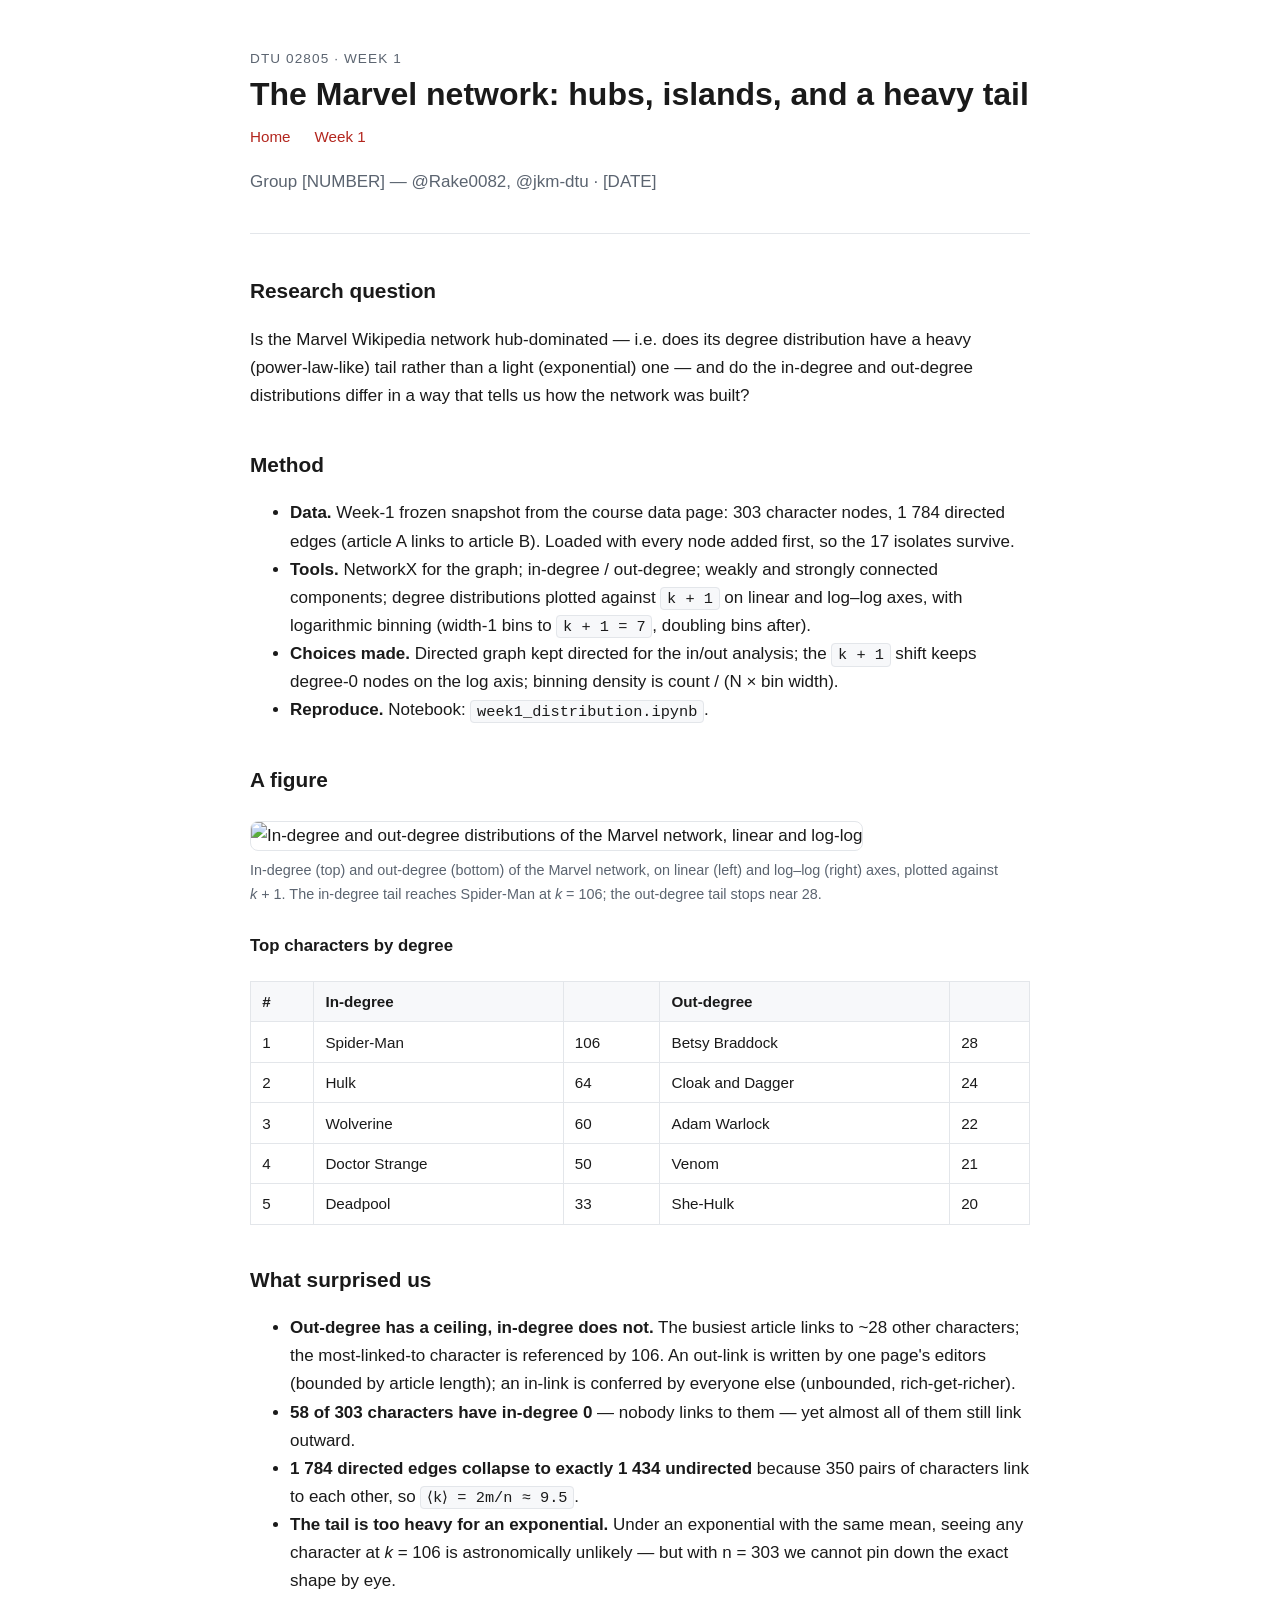
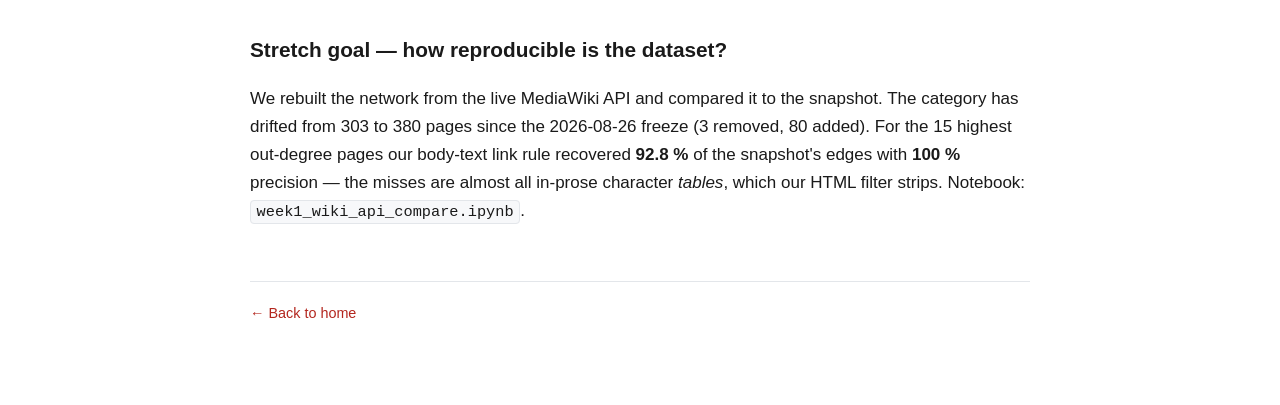
==== posts/week1.html @ fff97bcb "Week 1 group site: landing page + week 1 post Co-Authored-By: Claude Sonnet 5 <noreply@anthropic.com" ====
<!DOCTYPE html>
<html lang="en">
<head>
  <meta charset="utf-8">
  <meta name="viewport" content="width=device-width, initial-scale=1">
  <title>Week 1 — The Marvel network · 02805 Group [NUMBER]</title>
  <link rel="stylesheet" href="../assets/style.css">
</head>
<body>
<div class="wrap">

  <header class="site">
    <div class="kicker">DTU 02805 · Week 1</div>
    <h1>The Marvel network: hubs, islands, and a heavy tail</h1>
    <nav class="top">
      <a href="../index.html">Home</a>
      <a href="week1.html">Week 1</a>
    </nav>
    <p class="muted">Group [NUMBER] — @Rake0082, @jkm-dtu · [DATE]</p>
  </header>

  <h2>Research question</h2>
  <p>
    <!-- Pick ONE sharp, answerable question. Draft: -->
    Is the Marvel Wikipedia network hub-dominated — i.e. does its degree distribution have a
    heavy (power-law-like) tail rather than a light (exponential) one — and do the in-degree
    and out-degree distributions differ in a way that tells us how the network was built?
  </p>

  <h2>Method</h2>
  <ul>
    <li><strong>Data.</strong> Week-1 frozen snapshot from the course data page:
      303 character nodes, 1&nbsp;784 directed edges (article&nbsp;A links to article&nbsp;B).
      Loaded with every node added first, so the 17 isolates survive.</li>
    <li><strong>Tools.</strong> NetworkX for the graph; in-degree / out-degree; weakly and
      strongly connected components; degree distributions plotted against <code>k&nbsp;+&nbsp;1</code>
      on linear and log&ndash;log axes, with logarithmic binning (width-1 bins to
      <code>k&nbsp;+&nbsp;1&nbsp;=&nbsp;7</code>, doubling bins after).</li>
    <li><strong>Choices made.</strong> Directed graph kept directed for the in/out analysis;
      the <code>k&nbsp;+&nbsp;1</code> shift keeps degree-0 nodes on the log axis; binning
      density is count&nbsp;/&nbsp;(N&nbsp;&times;&nbsp;bin width).</li>
    <li><strong>Reproduce.</strong> Notebook: <code>week1_distribution.ipynb</code>.</li>
  </ul>

  <h2>A figure</h2>
  <figure>
    <img src="../assets/week1_degree_distributions.png"
         alt="In-degree and out-degree distributions of the Marvel network, linear and log-log">
    <figcaption>
      <!-- Replace the image with your exported figure and rewrite this caption. -->
      In-degree (top) and out-degree (bottom) of the Marvel network, on linear (left) and
      log&ndash;log (right) axes, plotted against <em>k</em>&nbsp;+&nbsp;1. The in-degree tail
      reaches Spider-Man at <em>k</em>&nbsp;=&nbsp;106; the out-degree tail stops near 28.
    </figcaption>
  </figure>

  <h3>Top characters by degree</h3>
  <table>
    <thead><tr><th>#</th><th>In-degree</th><th></th><th>Out-degree</th><th></th></tr></thead>
    <tbody>
      <tr><td>1</td><td>Spider-Man</td><td>106</td><td>Betsy Braddock</td><td>28</td></tr>
      <tr><td>2</td><td>Hulk</td><td>64</td><td>Cloak and Dagger</td><td>24</td></tr>
      <tr><td>3</td><td>Wolverine</td><td>60</td><td>Adam Warlock</td><td>22</td></tr>
      <tr><td>4</td><td>Doctor Strange</td><td>50</td><td>Venom</td><td>21</td></tr>
      <tr><td>5</td><td>Deadpool</td><td>33</td><td>She-Hulk</td><td>20</td></tr>
    </tbody>
  </table>

  <h2>What surprised us</h2>
  <ul>
    <li><strong>Out-degree has a ceiling, in-degree does not.</strong> The busiest article
      links to ~28 other characters; the most-linked-to character is referenced by 106. An
      out-link is written by one page's editors (bounded by article length); an in-link is
      conferred by everyone else (unbounded, rich-get-richer).</li>
    <li><strong>58 of 303 characters have in-degree 0</strong> &mdash; nobody links to them
      &mdash; yet almost all of them still link outward.</li>
    <li><strong>1&nbsp;784 directed edges collapse to exactly 1&nbsp;434 undirected</strong>
      because 350 pairs of characters link to each other, so
      <code>&langle;k&rangle;&nbsp;=&nbsp;2m/n&nbsp;&approx;&nbsp;9.5</code>.</li>
    <li><strong>The tail is too heavy for an exponential.</strong> Under an exponential with
      the same mean, seeing any character at <em>k</em>&nbsp;=&nbsp;106 is astronomically
      unlikely &mdash; but with n&nbsp;=&nbsp;303 we cannot pin down the exact shape by eye.</li>
  </ul>

  <h2>Stretch goal — how reproducible is the dataset?</h2>
  <p>
    We rebuilt the network from the live MediaWiki API and compared it to the snapshot.
    The category has drifted from 303 to 380 pages since the 2026-08-26 freeze (3 removed,
    80 added). For the 15 highest out-degree pages our body-text link rule recovered
    <strong>92.8&nbsp;%</strong> of the snapshot's edges with <strong>100&nbsp;%</strong>
    precision &mdash; the misses are almost all in-prose character <em>tables</em>, which our
    HTML filter strips. Notebook: <code>week1_wiki_api_compare.ipynb</code>.
  </p>

  <footer class="site">
    <a href="../index.html">&larr; Back to home</a>
  </footer>

</div>
</body>
</html>
---- assets/style.css ----
/* ---- 02805 Social Graphs — group site ---- */

:root {
  --bg: #ffffff;
  --fg: #1a1a1a;
  --muted: #5b6470;
  --accent: #b3261e;
  --border: #e3e6ea;
  --card: #f7f8fa;
  --maxw: 820px;
}

@media (prefers-color-scheme: dark) {
  :root {
    --bg: #0f1115;
    --fg: #e7e9ec;
    --muted: #9aa4b1;
    --accent: #ff6b61;
    --border: #262b33;
    --card: #171a20;
  }
}

* { box-sizing: border-box; }

body {
  margin: 0;
  background: var(--bg);
  color: var(--fg);
  font: 17px/1.65 -apple-system, BlinkMacSystemFont, "Segoe UI", Roboto, Helvetica, Arial, sans-serif;
}

.wrap {
  max-width: var(--maxw);
  margin: 0 auto;
  padding: 3rem 1.25rem 5rem;
}

header.site {
  border-bottom: 1px solid var(--border);
  margin-bottom: 2.5rem;
  padding-bottom: 1.25rem;
}

header.site .kicker {
  color: var(--muted);
  font-size: 0.85rem;
  letter-spacing: 0.08em;
  text-transform: uppercase;
}

h1 { font-size: 2rem; line-height: 1.2; margin: 0.3rem 0 0.6rem; }
h2 { font-size: 1.3rem; margin: 2.4rem 0 0.7rem; }
h3 { font-size: 1.05rem; margin: 1.6rem 0 0.4rem; }

a { color: var(--accent); text-decoration: none; }
a:hover { text-decoration: underline; }

.muted { color: var(--muted); }

nav.top a { margin-right: 1.2rem; font-size: 0.95rem; }

ul.members { list-style: none; padding: 0; display: flex; flex-wrap: wrap; gap: 0.6rem; }
ul.members li {
  background: var(--card);
  border: 1px solid var(--border);
  border-radius: 999px;
  padding: 0.35rem 0.9rem;
  font-size: 0.95rem;
}

ul.posts { list-style: none; padding: 0; }
ul.posts li {
  border: 1px solid var(--border);
  border-radius: 10px;
  padding: 1rem 1.2rem;
  margin-bottom: 0.9rem;
  background: var(--card);
}
ul.posts li .date { color: var(--muted); font-size: 0.85rem; }

figure { margin: 1.5rem 0; }
figure img { width: 100%; border: 1px solid var(--border); border-radius: 8px; }
figcaption { color: var(--muted); font-size: 0.9rem; margin-top: 0.5rem; }

table { border-collapse: collapse; width: 100%; margin: 1.3rem 0; font-size: 0.95rem; }
th, td { border: 1px solid var(--border); padding: 0.45rem 0.7rem; text-align: left; }
th { background: var(--card); }

code {
  background: var(--card);
  border: 1px solid var(--border);
  border-radius: 4px;
  padding: 0.1rem 0.35rem;
  font-size: 0.9em;
}

footer.site {
  border-top: 1px solid var(--border);
  margin-top: 3.5rem;
  padding-top: 1.25rem;
  color: var(--muted);
  font-size: 0.9rem;
}
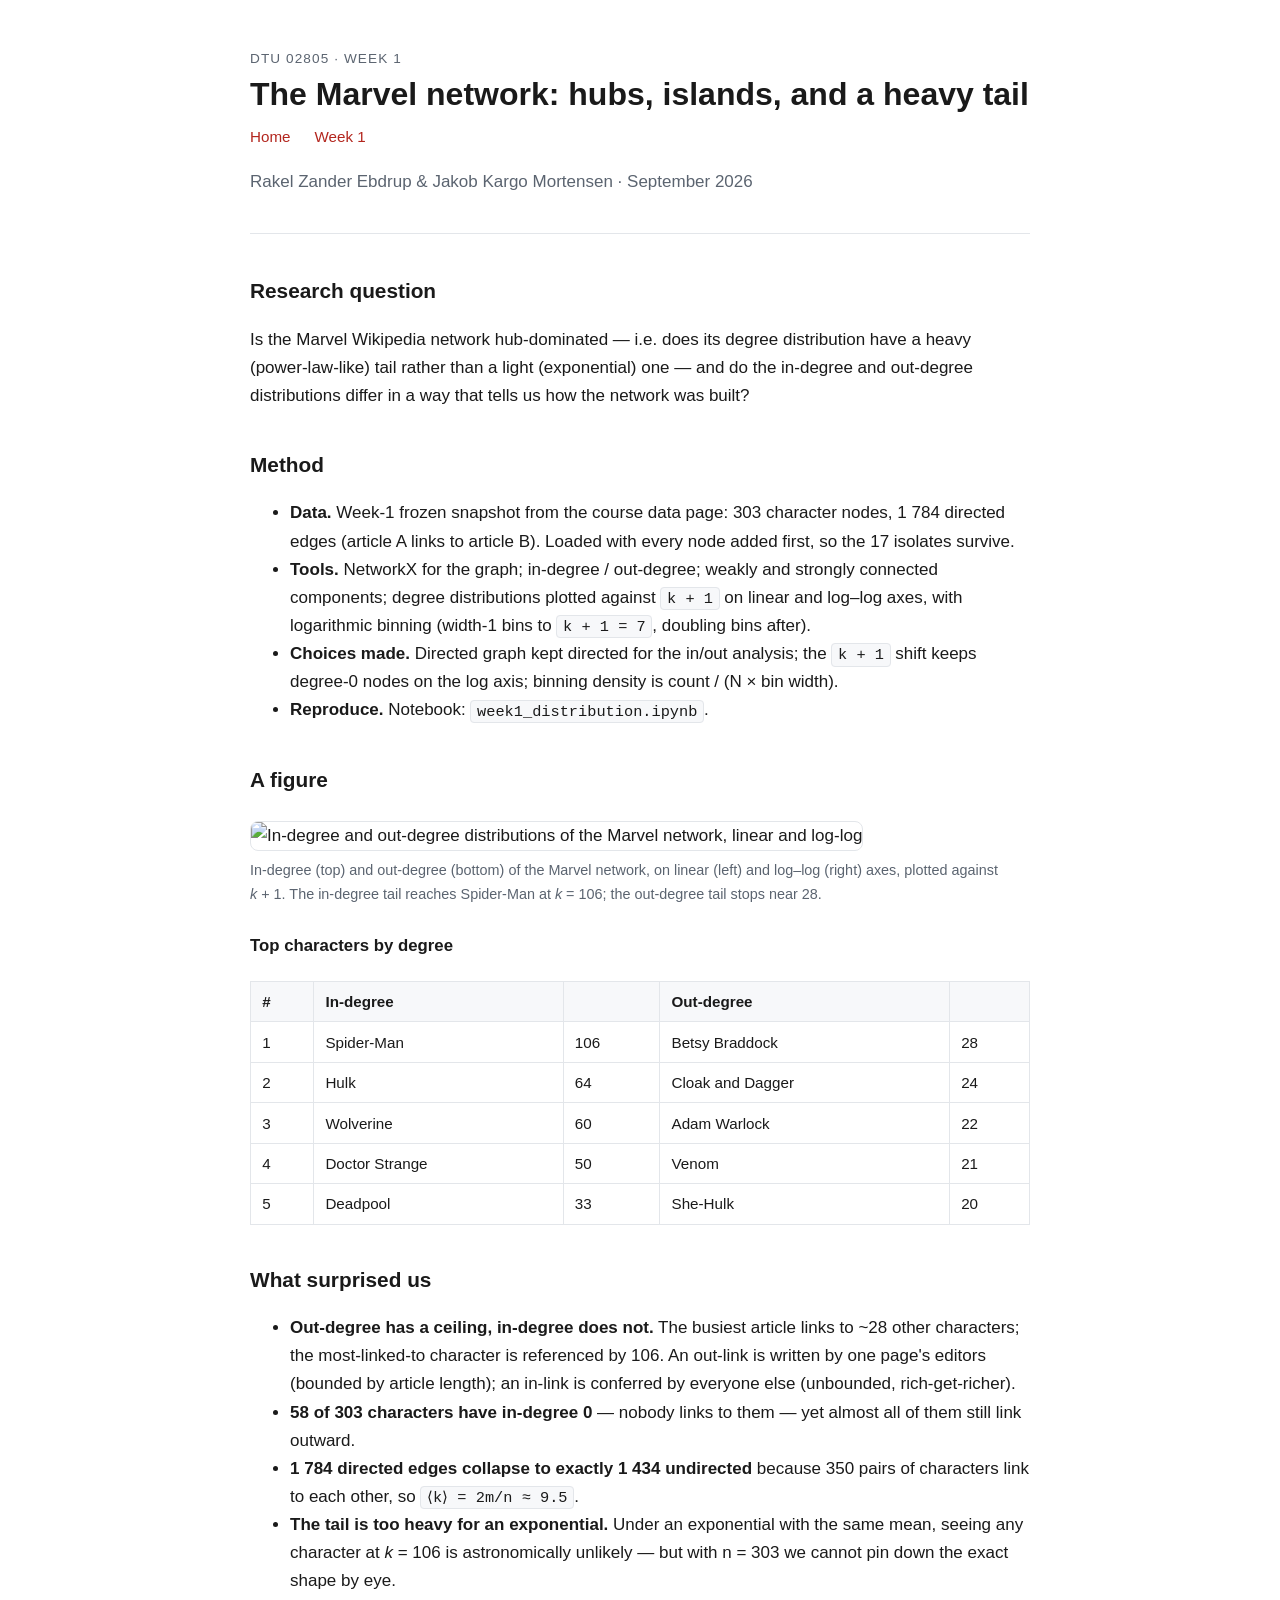
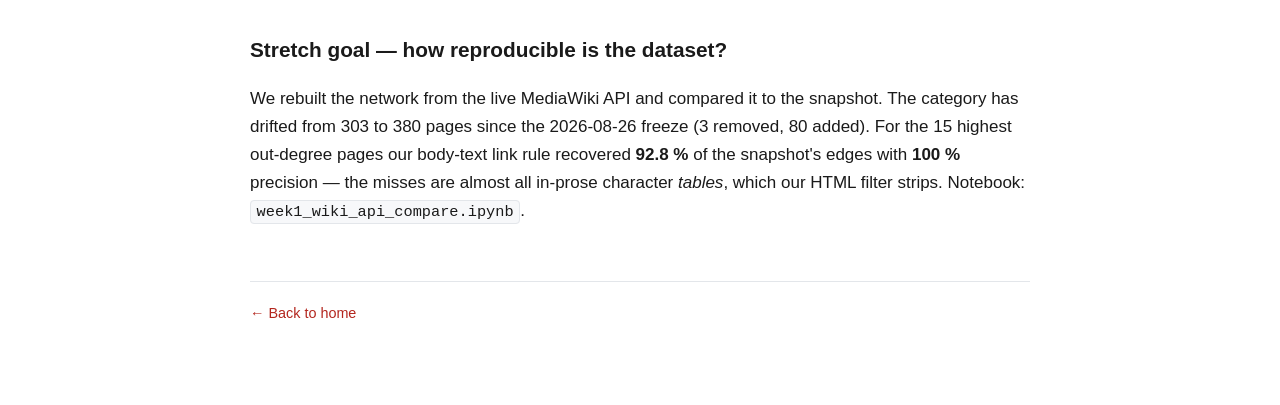
==== commit 2bdd584f: "Add real group member names and date Co-Authored-By: Claude Sonnet 5 <noreply@anthropic.com> Claude-" ====
--- a/posts/week1.html
+++ b/posts/week1.html
@@ -3,7 +3,7 @@
 <head>
   <meta charset="utf-8">
   <meta name="viewport" content="width=device-width, initial-scale=1">
-  <title>Week 1 — The Marvel network · 02805 Group [NUMBER]</title>
+  <title>Week 1 — The Marvel network · 02805</title>
   <link rel="stylesheet" href="../assets/style.css">
 </head>
 <body>
@@ -16,7 +16,7 @@
       <a href="../index.html">Home</a>
       <a href="week1.html">Week 1</a>
     </nav>
-    <p class="muted">Group [NUMBER] — @Rake0082, @jkm-dtu · [DATE]</p>
+    <p class="muted">Rakel Zander Ebdrup &amp; Jakob Kargo Mortensen · September 2026</p>
   </header>
 
   <h2>Research question</h2>
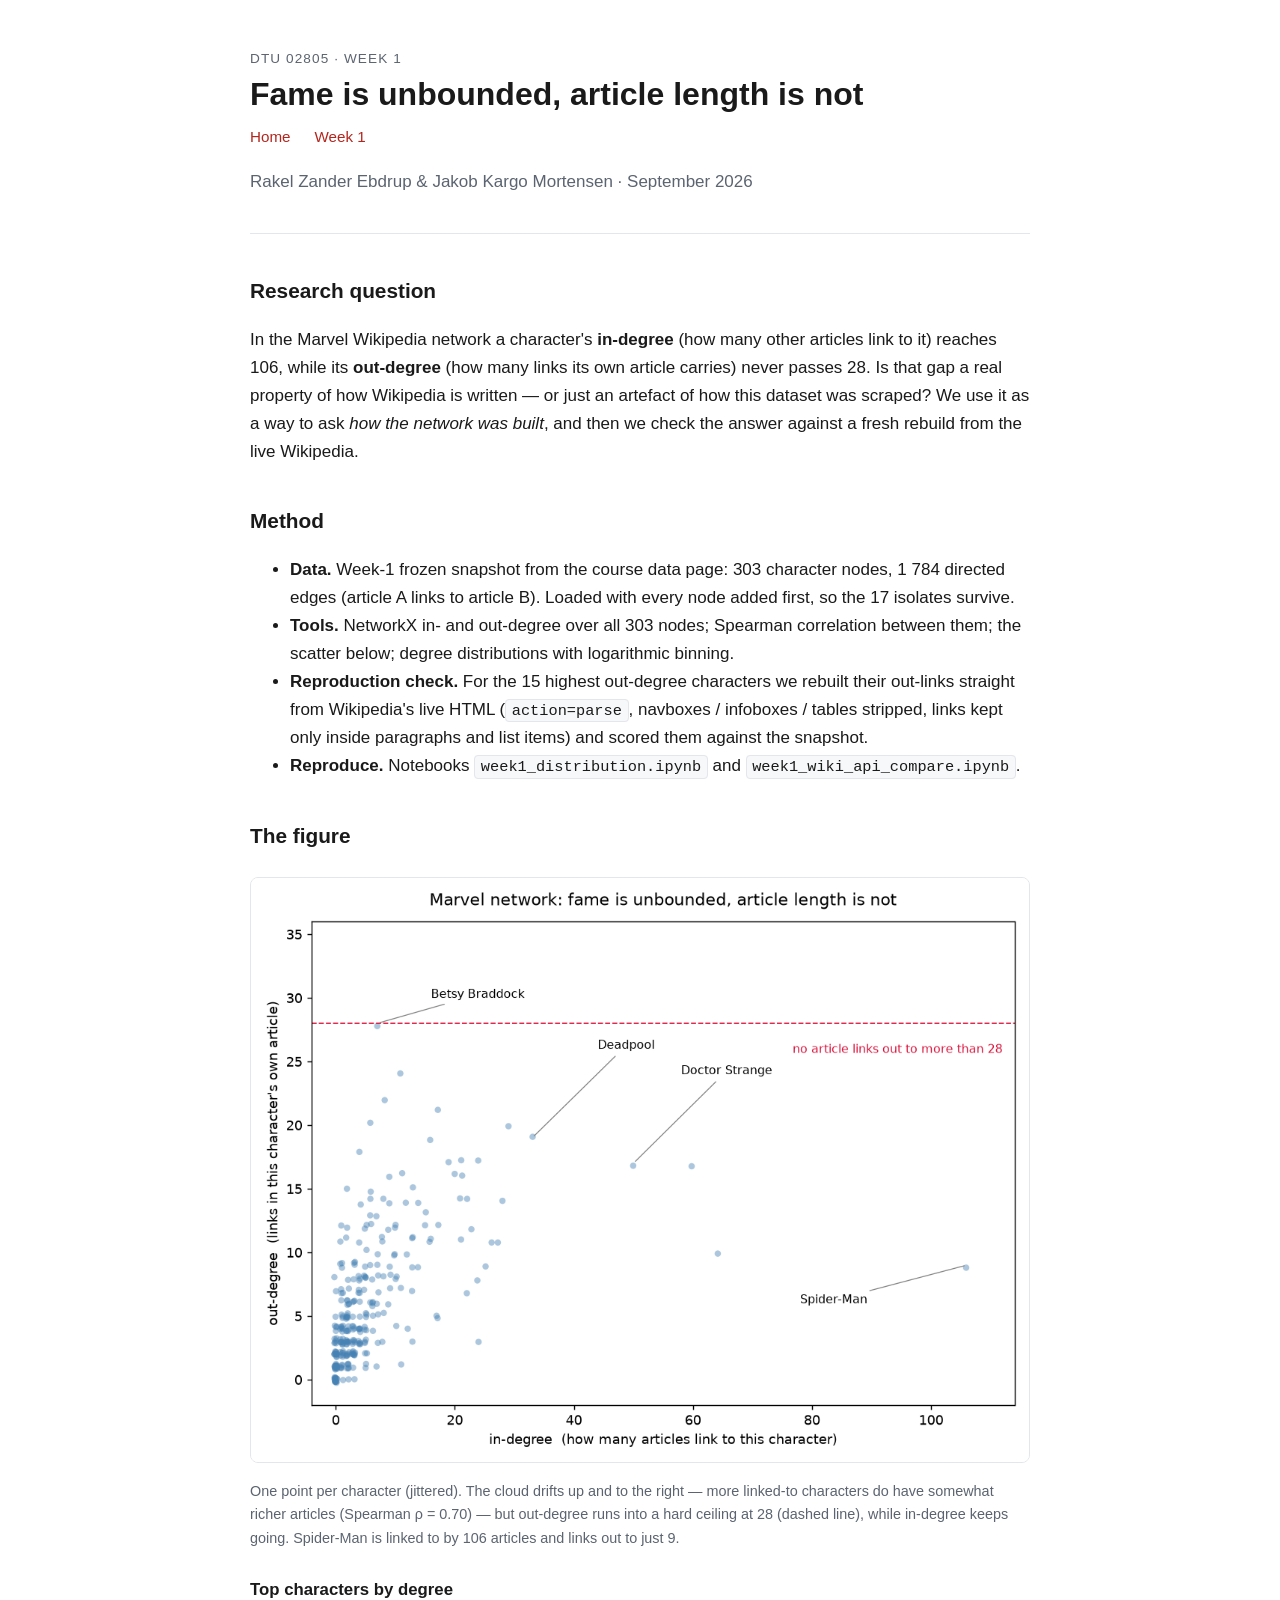
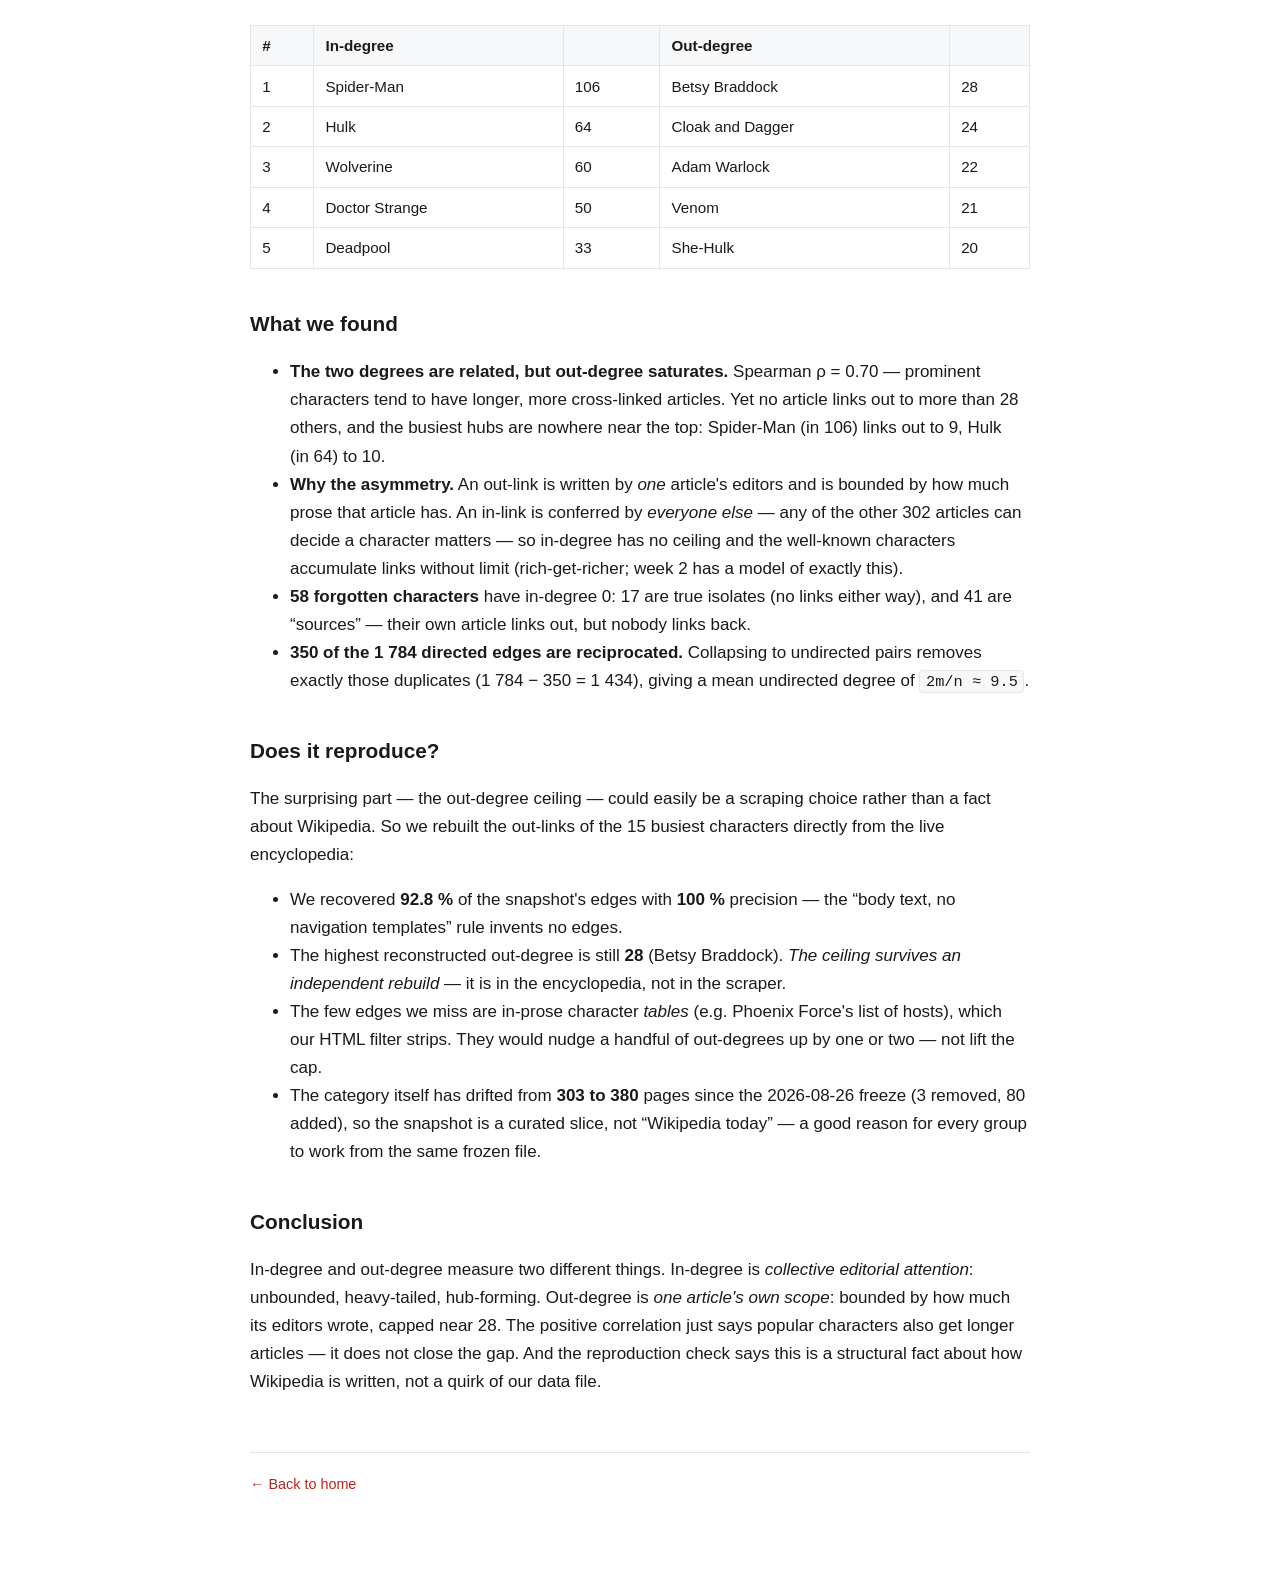
==== commit de4db521: "Week 1 post: in-degree vs out-degree asymmetry, with API reproduction check - new scatter figure ass" ====
--- a/posts/week1.html
+++ b/posts/week1.html
@@ -3,7 +3,7 @@
 <head>
   <meta charset="utf-8">
   <meta name="viewport" content="width=device-width, initial-scale=1">
-  <title>Week 1 — The Marvel network · 02805</title>
+  <title>Week 1 — Fame is unbounded, article length is not · 02805</title>
   <link rel="stylesheet" href="../assets/style.css">
 </head>
 <body>
@@ -11,7 +11,7 @@
 
   <header class="site">
     <div class="kicker">DTU 02805 · Week 1</div>
-    <h1>The Marvel network: hubs, islands, and a heavy tail</h1>
+    <h1>Fame is unbounded, article length is not</h1>
     <nav class="top">
       <a href="../index.html">Home</a>
       <a href="week1.html">Week 1</a>
@@ -21,36 +21,39 @@
 
   <h2>Research question</h2>
   <p>
-    <!-- Pick ONE sharp, answerable question. Draft: -->
-    Is the Marvel Wikipedia network hub-dominated — i.e. does its degree distribution have a
-    heavy (power-law-like) tail rather than a light (exponential) one — and do the in-degree
-    and out-degree distributions differ in a way that tells us how the network was built?
+    In the Marvel Wikipedia network a character's <strong>in-degree</strong> (how many other
+    articles link to it) reaches 106, while its <strong>out-degree</strong> (how many links its
+    own article carries) never passes 28. Is that gap a real property of how Wikipedia is
+    written &mdash; or just an artefact of how this dataset was scraped? We use it as a way to
+    ask <em>how the network was built</em>, and then we check the answer against a fresh rebuild
+    from the live Wikipedia.
   </p>
 
   <h2>Method</h2>
   <ul>
-    <li><strong>Data.</strong> Week-1 frozen snapshot from the course data page:
-      303 character nodes, 1&nbsp;784 directed edges (article&nbsp;A links to article&nbsp;B).
-      Loaded with every node added first, so the 17 isolates survive.</li>
-    <li><strong>Tools.</strong> NetworkX for the graph; in-degree / out-degree; weakly and
-      strongly connected components; degree distributions plotted against <code>k&nbsp;+&nbsp;1</code>
-      on linear and log&ndash;log axes, with logarithmic binning (width-1 bins to
-      <code>k&nbsp;+&nbsp;1&nbsp;=&nbsp;7</code>, doubling bins after).</li>
-    <li><strong>Choices made.</strong> Directed graph kept directed for the in/out analysis;
-      the <code>k&nbsp;+&nbsp;1</code> shift keeps degree-0 nodes on the log axis; binning
-      density is count&nbsp;/&nbsp;(N&nbsp;&times;&nbsp;bin width).</li>
-    <li><strong>Reproduce.</strong> Notebook: <code>week1_distribution.ipynb</code>.</li>
+    <li><strong>Data.</strong> Week-1 frozen snapshot from the course data page: 303 character
+      nodes, 1&nbsp;784 directed edges (article A links to article B). Loaded with every node
+      added first, so the 17 isolates survive.</li>
+    <li><strong>Tools.</strong> NetworkX in- and out-degree over all 303 nodes; Spearman
+      correlation between them; the scatter below; degree distributions with logarithmic
+      binning.</li>
+    <li><strong>Reproduction check.</strong> For the 15 highest out-degree characters we rebuilt
+      their out-links straight from Wikipedia's live HTML (<code>action=parse</code>, navboxes /
+      infoboxes / tables stripped, links kept only inside paragraphs and list items) and scored
+      them against the snapshot.</li>
+    <li><strong>Reproduce.</strong> Notebooks <code>week1_distribution.ipynb</code> and
+      <code>week1_wiki_api_compare.ipynb</code>.</li>
   </ul>
 
-  <h2>A figure</h2>
+  <h2>The figure</h2>
   <figure>
-    <img src="../assets/week1_degree_distributions.png"
-         alt="In-degree and out-degree distributions of the Marvel network, linear and log-log">
+    <img src="../assets/week1_indeg_vs_outdeg.png"
+         alt="Scatter of in-degree versus out-degree for all 303 Marvel characters; a dashed line marks the out-degree ceiling at 28">
     <figcaption>
-      <!-- Replace the image with your exported figure and rewrite this caption. -->
-      In-degree (top) and out-degree (bottom) of the Marvel network, on linear (left) and
-      log&ndash;log (right) axes, plotted against <em>k</em>&nbsp;+&nbsp;1. The in-degree tail
-      reaches Spider-Man at <em>k</em>&nbsp;=&nbsp;106; the out-degree tail stops near 28.
+      One point per character (jittered). The cloud drifts up and to the right &mdash; more
+      linked-to characters do have somewhat richer articles (Spearman&nbsp;&rho;&nbsp;=&nbsp;0.70)
+      &mdash; but out-degree runs into a hard ceiling at 28 (dashed line), while in-degree keeps
+      going. Spider-Man is linked to by 106 articles and links out to just 9.
     </figcaption>
   </figure>
 
@@ -66,30 +69,57 @@
     </tbody>
   </table>
 
-  <h2>What surprised us</h2>
+  <h2>What we found</h2>
   <ul>
-    <li><strong>Out-degree has a ceiling, in-degree does not.</strong> The busiest article
-      links to ~28 other characters; the most-linked-to character is referenced by 106. An
-      out-link is written by one page's editors (bounded by article length); an in-link is
-      conferred by everyone else (unbounded, rich-get-richer).</li>
-    <li><strong>58 of 303 characters have in-degree 0</strong> &mdash; nobody links to them
-      &mdash; yet almost all of them still link outward.</li>
-    <li><strong>1&nbsp;784 directed edges collapse to exactly 1&nbsp;434 undirected</strong>
-      because 350 pairs of characters link to each other, so
-      <code>&langle;k&rangle;&nbsp;=&nbsp;2m/n&nbsp;&approx;&nbsp;9.5</code>.</li>
-    <li><strong>The tail is too heavy for an exponential.</strong> Under an exponential with
-      the same mean, seeing any character at <em>k</em>&nbsp;=&nbsp;106 is astronomically
-      unlikely &mdash; but with n&nbsp;=&nbsp;303 we cannot pin down the exact shape by eye.</li>
+    <li><strong>The two degrees are related, but out-degree saturates.</strong>
+      Spearman&nbsp;&rho;&nbsp;=&nbsp;0.70 &mdash; prominent characters tend to have longer,
+      more cross-linked articles. Yet no article links out to more than 28 others, and the
+      busiest hubs are nowhere near the top: Spider-Man (in&nbsp;106) links out to 9,
+      Hulk (in&nbsp;64) to 10.</li>
+    <li><strong>Why the asymmetry.</strong> An out-link is written by <em>one</em> article's
+      editors and is bounded by how much prose that article has. An in-link is conferred by
+      <em>everyone else</em> &mdash; any of the other 302 articles can decide a character
+      matters &mdash; so in-degree has no ceiling and the well-known characters accumulate links
+      without limit (rich-get-richer; week 2 has a model of exactly this).</li>
+    <li><strong>58 forgotten characters</strong> have in-degree 0: 17 are true isolates (no
+      links either way), and 41 are &ldquo;sources&rdquo; &mdash; their own article links out,
+      but nobody links back.</li>
+    <li><strong>350 of the 1&nbsp;784 directed edges are reciprocated.</strong> Collapsing to
+      undirected pairs removes exactly those duplicates
+      (1&nbsp;784&nbsp;&minus;&nbsp;350&nbsp;=&nbsp;1&nbsp;434), giving a mean undirected degree
+      of <code>2m/n&nbsp;&approx;&nbsp;9.5</code>.</li>
   </ul>
 
-  <h2>Stretch goal — how reproducible is the dataset?</h2>
+  <h2>Does it reproduce?</h2>
   <p>
-    We rebuilt the network from the live MediaWiki API and compared it to the snapshot.
-    The category has drifted from 303 to 380 pages since the 2026-08-26 freeze (3 removed,
-    80 added). For the 15 highest out-degree pages our body-text link rule recovered
-    <strong>92.8&nbsp;%</strong> of the snapshot's edges with <strong>100&nbsp;%</strong>
-    precision &mdash; the misses are almost all in-prose character <em>tables</em>, which our
-    HTML filter strips. Notebook: <code>week1_wiki_api_compare.ipynb</code>.
+    The surprising part &mdash; the out-degree ceiling &mdash; could easily be a scraping choice
+    rather than a fact about Wikipedia. So we rebuilt the out-links of the 15 busiest characters
+    directly from the live encyclopedia:
+  </p>
+  <ul>
+    <li>We recovered <strong>92.8&nbsp;%</strong> of the snapshot's edges with
+      <strong>100&nbsp;%</strong> precision &mdash; the &ldquo;body text, no navigation
+      templates&rdquo; rule invents no edges.</li>
+    <li>The highest reconstructed out-degree is still <strong>28</strong> (Betsy Braddock).
+      <em>The ceiling survives an independent rebuild</em> &mdash; it is in the encyclopedia,
+      not in the scraper.</li>
+    <li>The few edges we miss are in-prose character <em>tables</em> (e.g. Phoenix Force's list
+      of hosts), which our HTML filter strips. They would nudge a handful of out-degrees up by
+      one or two &mdash; not lift the cap.</li>
+    <li>The category itself has drifted from <strong>303 to 380</strong> pages since the
+      2026-08-26 freeze (3 removed, 80 added), so the snapshot is a curated slice, not
+      &ldquo;Wikipedia today&rdquo; &mdash; a good reason for every group to work from the same
+      frozen file.</li>
+  </ul>
+
+  <h2>Conclusion</h2>
+  <p>
+    In-degree and out-degree measure two different things. In-degree is <em>collective
+    editorial attention</em>: unbounded, heavy-tailed, hub-forming. Out-degree is <em>one
+    article's own scope</em>: bounded by how much its editors wrote, capped near 28. The
+    positive correlation just says popular characters also get longer articles &mdash; it does
+    not close the gap. And the reproduction check says this is a structural fact about how
+    Wikipedia is written, not a quirk of our data file.
   </p>
 
   <footer class="site">
--- a/assets/style.css
+++ b/assets/style.css
@@ -102,3 +102,93 @@
   color: var(--muted);
   font-size: 0.9rem;
 }
+
+/* ---- most-cited character cards ---- */
+.hero-row {
+  display: grid;
+  grid-template-columns: repeat(3, 1fr);
+  gap: 0.9rem;
+  margin: 1.2rem 0;
+}
+@media (max-width: 620px) {
+  .hero-row { grid-template-columns: 1fr; }
+}
+
+.hero-card {
+  display: flex;
+  flex-direction: column;
+  width: 100%;
+  padding: 0;
+  border: 1px solid var(--border);
+  border-radius: 12px;
+  background: var(--card);
+  color: inherit;
+  font: inherit;
+  text-align: left;
+  cursor: pointer;
+  overflow: hidden;
+}
+.hero-card:hover { border-color: var(--muted); }
+.hero-card:hover .hero-portrait { filter: brightness(1.06); }
+.hero-card[aria-pressed="true"] {
+  border-color: var(--card-accent, var(--accent));
+  box-shadow: inset 0 0 0 2px var(--card-accent, var(--accent));
+}
+
+.hero-portrait {
+  position: relative;
+  display: block;
+  width: 100%;
+  aspect-ratio: 4 / 5;
+  background: #222;
+  transition: filter 0.15s;
+}
+.hero-portrait svg,
+.hero-portrait .hero-photo {
+  position: absolute;
+  inset: 0;
+  width: 100%;
+  height: 100%;
+  object-fit: cover;
+  display: block;
+}
+.hero-portrait .hero-photo { z-index: 1; }   /* real photo covers the drawn placeholder */
+
+.hero-meta {
+  display: flex;
+  flex-direction: column;
+  line-height: 1.3;
+  padding: 0.7rem 0.85rem 0.8rem;
+}
+.hero-name { font-weight: 600; }
+.hero-sub { color: var(--muted); font-size: 0.85rem; }
+
+.hero-panel {
+  margin: 0.9rem 0 0;
+  padding: 1.1rem;
+  border: 1px solid var(--card-accent, var(--border));
+  border-radius: 12px;
+  background: var(--card);
+}
+
+.hero-stats {
+  display: flex;
+  flex-wrap: wrap;
+  align-items: baseline;
+  gap: 0.4rem 1.3rem;
+  font-size: 0.92rem;
+  margin-bottom: 0.4rem;
+}
+.hero-stats b { font-size: 1.05rem; }
+.hero-panel-name {
+  font-size: 1.15rem;
+  font-weight: 700;
+  margin-right: 0.4rem;
+}
+
+.hero-ego {
+  max-width: 460px;
+  margin: 0.6rem auto 0;
+}
+.hero-ego svg { width: 100%; height: auto; display: block; overflow: visible; }
+.hero-legend { font-size: 0.82rem; margin: 0.6rem 0 0; }
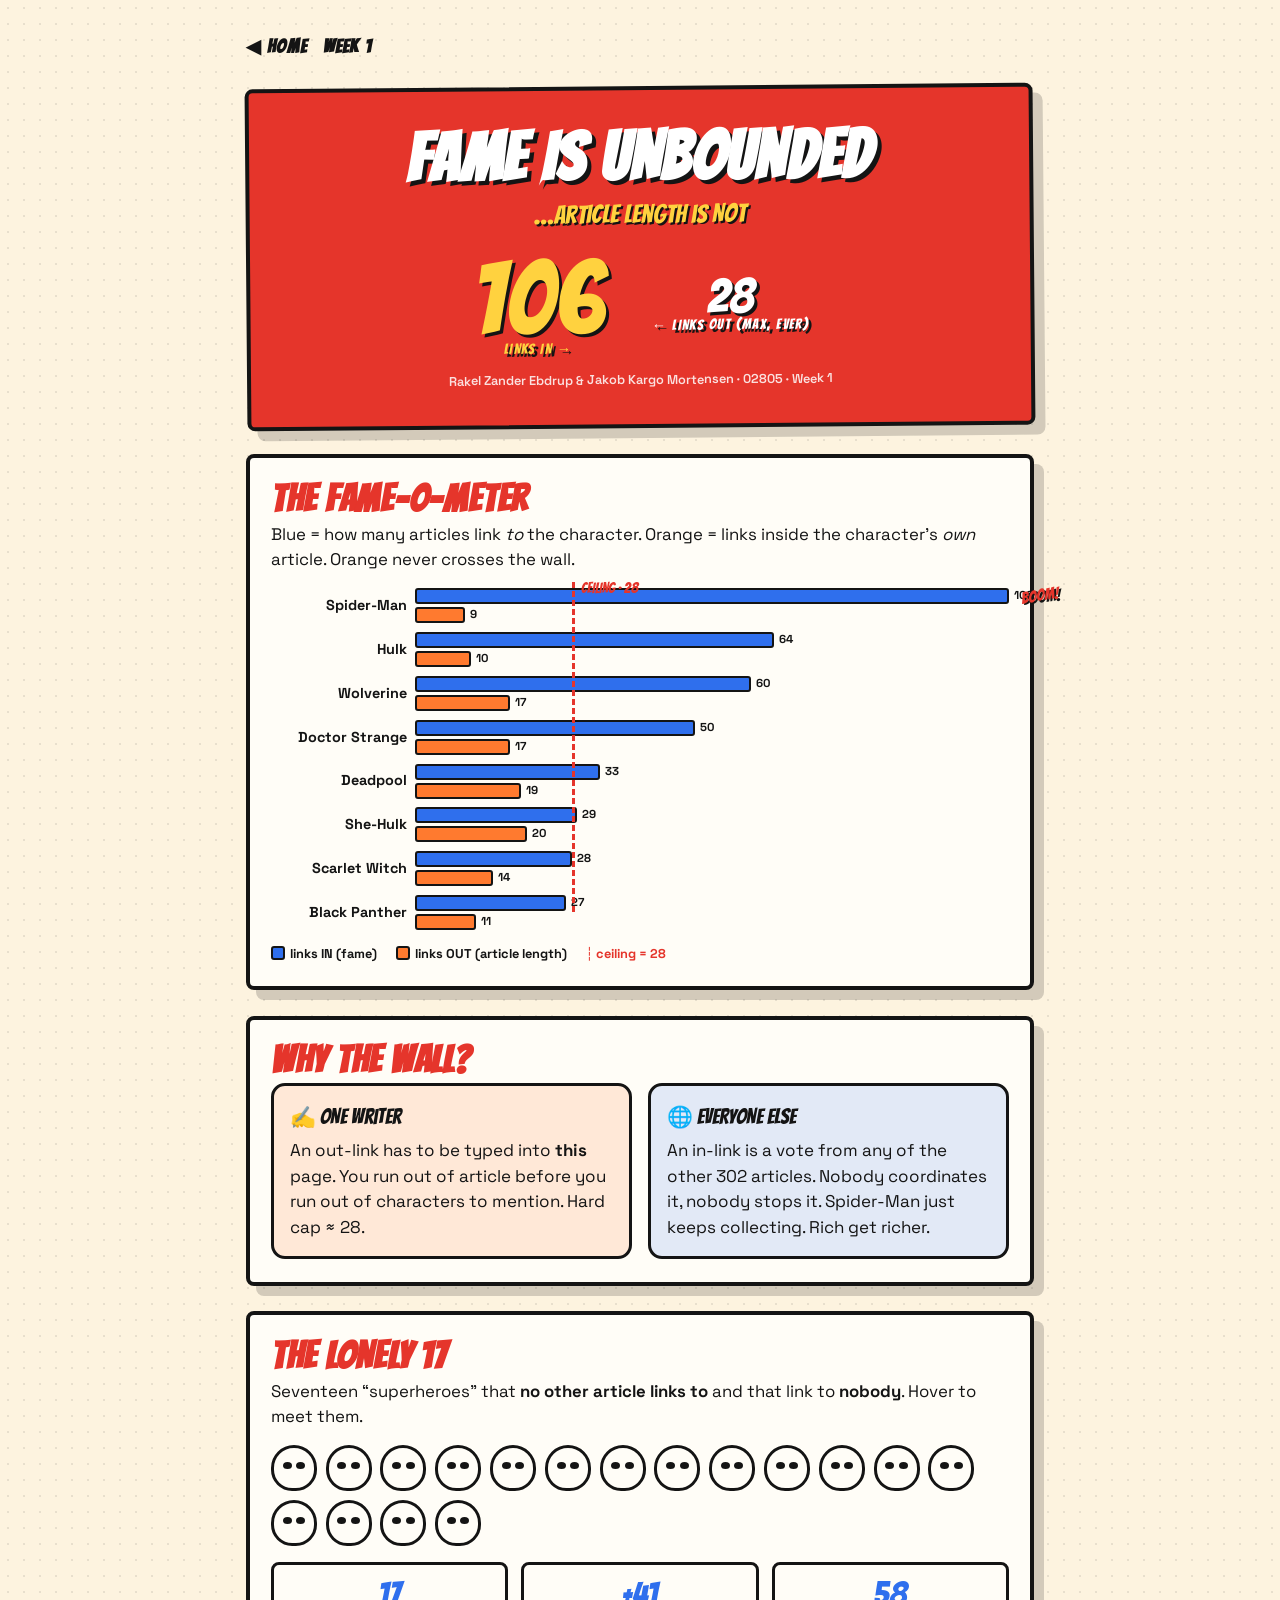
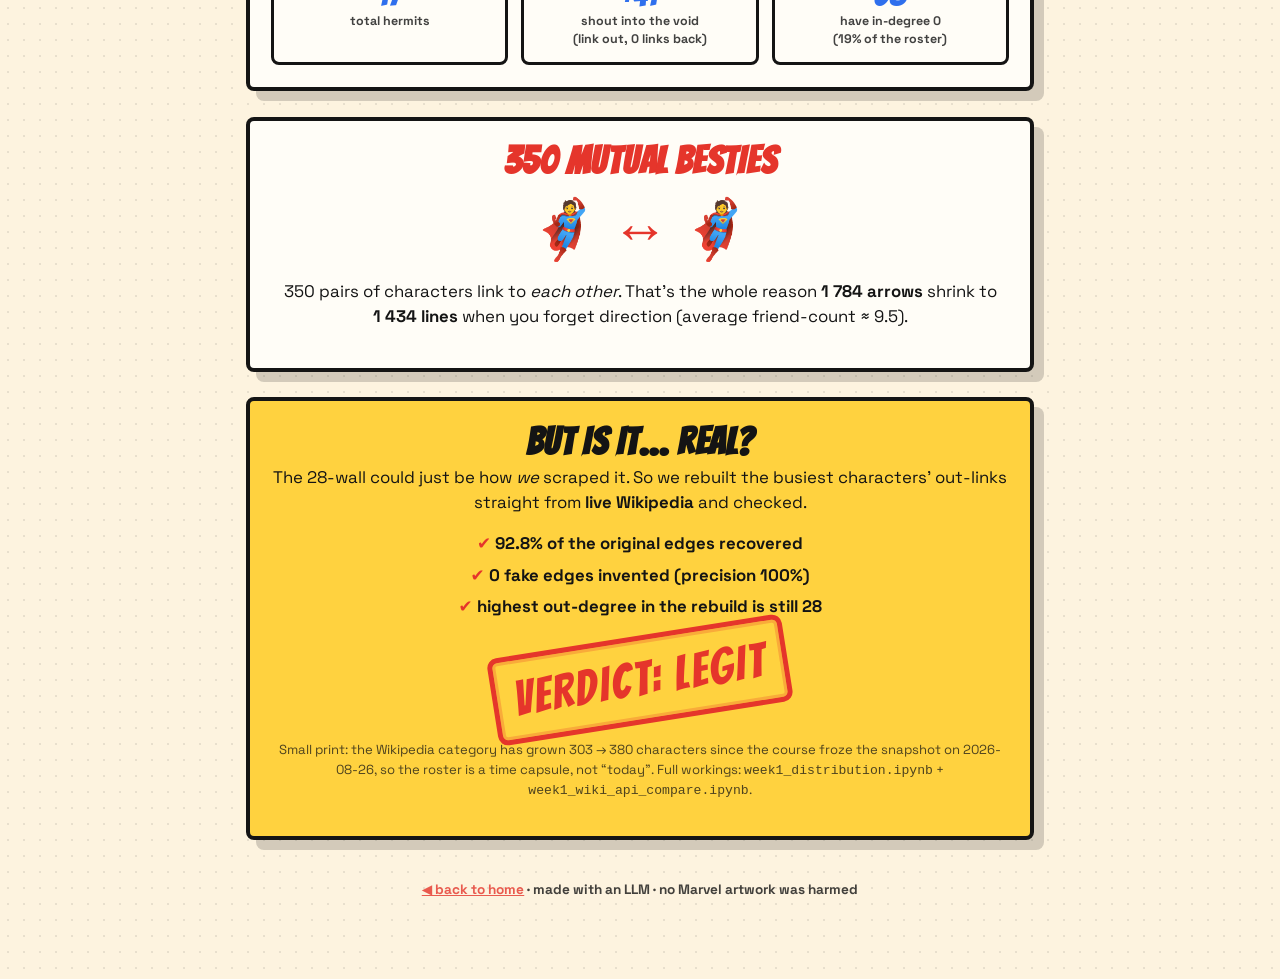
==== commit f847af7b: "Redesign as a comic zine: less text, more visuals - week 1 post rebuilt as scrollable comic panels: " ====
--- a/posts/week1.html
+++ b/posts/week1.html
@@ -3,129 +3,281 @@
 <head>
   <meta charset="utf-8">
   <meta name="viewport" content="width=device-width, initial-scale=1">
-  <title>Week 1 — Fame is unbounded, article length is not · 02805</title>
-  <link rel="stylesheet" href="../assets/style.css">
+  <title>Week 1 — Fame is unbounded · 02805</title>
+  <link rel="preconnect" href="https://fonts.googleapis.com">
+  <link rel="preconnect" href="https://fonts.gstatic.com" crossorigin>
+  <link href="https://fonts.googleapis.com/css2?family=Bangers&family=Space+Grotesk:wght@400;600;700&display=swap" rel="stylesheet">
+  <style>
+    :root{
+      --ink:#141414; --paper:#fdf3df; --panel:#fffdf7;
+      --blue:#2f6fed; --orange:#ff7a2f; --red:#e5352b; --yellow:#ffd23f;
+      --shadow:10px 10px 0 rgba(20,20,20,.18);
+    }
+    @media (prefers-color-scheme:dark){
+      :root{ --ink:#f2ede0; --paper:#1a1712; --panel:#241f18; --shadow:10px 10px 0 rgba(0,0,0,.5); }
+    }
+    *{box-sizing:border-box}
+    body{
+      margin:0; background:var(--paper); color:var(--ink);
+      font-family:"Space Grotesk",system-ui,sans-serif; font-size:17px; line-height:1.5;
+      background-image:radial-gradient(rgba(20,20,20,.09) 1.1px, transparent 1.2px);
+      background-size:16px 16px;
+      overflow-x:hidden;
+    }
+    .zine{max-width:820px;margin:0 auto;padding:2rem 1rem 5rem}
+    a{color:var(--red);font-weight:700}
+
+    .comic-nav{display:flex;gap:1rem;font-family:"Bangers",cursive;letter-spacing:.06em;
+      font-size:1.2rem;margin-bottom:1.4rem}
+    .comic-nav a{color:var(--ink);text-decoration:none}
+    .comic-nav a:hover{color:var(--red)}
+
+    .panel{
+      background:var(--panel); border:4px solid var(--ink); border-radius:8px;
+      box-shadow:var(--shadow); padding:1.4rem 1.3rem; margin:1.6rem 0;
+    }
+    .panel:nth-of-type(odd){transform:rotate(-.5deg)}
+    .panel:nth-of-type(even){transform:rotate(.5deg)}
+
+    .kapow{
+      font-family:"Bangers",cursive; line-height:.95; letter-spacing:.02em;
+      margin:0; text-transform:uppercase;
+    }
+    .splash{
+      text-align:center; background:var(--red); color:#fff; border-color:var(--ink);
+      padding:2.2rem 1rem;
+    }
+    .splash .kapow{font-size:clamp(2.4rem,8vw,4.2rem); text-shadow:4px 4px 0 var(--ink)}
+    .splash .sub{font-family:"Bangers",cursive;font-size:clamp(1.1rem,3.5vw,1.6rem);
+      color:var(--yellow);text-shadow:2px 2px 0 var(--ink);margin-top:.4rem}
+    .byline{font-family:"Space Grotesk";font-weight:600;font-size:.8rem;opacity:.85;margin-top:1rem}
+
+    .vs{display:flex;align-items:center;justify-content:center;gap:clamp(1rem,6vw,3rem);margin-top:1.4rem}
+    .vs .num{font-family:"Bangers",cursive;line-height:.8;text-shadow:3px 3px 0 var(--ink)}
+    .vs .big{font-size:clamp(3rem,14vw,6.5rem);color:var(--yellow)}
+    .vs .small{font-size:clamp(1.6rem,7vw,3rem);color:#fff}
+    .vs .lab{display:block;font-size:.9rem;letter-spacing:.1em;margin-top:.2rem}
+
+    h2.kapow{font-size:clamp(1.6rem,5vw,2.4rem);margin:0 0 .3rem;color:var(--red)}
+    .lede{font-size:1.05rem;margin:.2rem 0 1rem}
+    .tiny{font-size:.82rem;opacity:.75}
+
+    /* fame meter */
+    .meter{position:relative;margin-top:1rem}
+    .ceiling{position:absolute;top:-6px;bottom:18px;width:0;border-left:3px dashed var(--red);
+      z-index:3}
+    .ceiling span{position:absolute;top:-4px;left:6px;font-family:"Bangers",cursive;
+      color:var(--red);font-size:.85rem;white-space:nowrap}
+    .row{display:grid;grid-template-columns:8.5rem 1fr;gap:.5rem;align-items:center;margin:.55rem 0}
+    .row .who{font-weight:700;font-size:.9rem;text-align:right}
+    .tracks{display:flex;flex-direction:column;gap:3px}
+    .bar{height:16px;border:2px solid var(--ink);border-radius:3px;width:0;
+      transition:width 1s cubic-bezier(.2,.9,.3,1);position:relative;overflow:visible}
+    .bar.in{background:var(--blue)}
+    .bar.out{background:var(--orange)}
+    .bar b{position:absolute;right:-2px;top:50%;transform:translate(100%,-50%);
+      font-size:.72rem;font-weight:700;padding-left:5px;white-space:nowrap}
+    .burst{position:absolute;right:-14px;top:50%;transform:translate(100%,-50%) rotate(-8deg);
+      font-family:"Bangers",cursive;color:var(--red);font-size:1rem;
+      text-shadow:2px 2px 0 var(--ink)}
+    .legend{display:flex;gap:1.2rem;font-size:.8rem;font-weight:700;margin-top:.9rem;flex-wrap:wrap}
+    .chip{display:inline-block;width:14px;height:14px;border:2px solid var(--ink);
+      border-radius:3px;vertical-align:-2px;margin-right:.3rem}
+
+    /* why panels */
+    .why{display:grid;grid-template-columns:1fr 1fr;gap:1rem}
+    @media(max-width:620px){.why{grid-template-columns:1fr}}
+    .bubble{border:3px solid var(--ink);border-radius:14px;padding:1rem;background:var(--panel)}
+    .bubble .em{font-family:"Bangers",cursive;font-size:1.3rem;display:block;margin-bottom:.3rem}
+    .bubble.inlink{background:color-mix(in srgb,var(--blue) 14%,var(--panel))}
+    .bubble.outlink{background:color-mix(in srgb,var(--orange) 16%,var(--panel))}
+
+    /* lonely grid */
+    .masks{display:flex;flex-wrap:wrap;gap:.55rem;margin-top:.8rem}
+    .mask{width:46px;height:46px;border:3px solid var(--ink);border-radius:50% 50% 46% 46%;
+      background:var(--panel);position:relative;cursor:default;transition:transform .15s}
+    .mask::before,.mask::after{content:"";position:absolute;top:34%;width:9px;height:7px;
+      background:var(--ink);border-radius:50%}
+    .mask::before{left:22%}.mask::after{right:22%}
+    .mask:hover{transform:translateY(-4px) rotate(-6deg);background:var(--yellow)}
+    .mask .nm{position:absolute;left:50%;top:-1.6rem;transform:translateX(-50%);
+      font-size:.7rem;font-weight:700;background:var(--ink);color:var(--paper);
+      padding:1px 5px;border-radius:4px;opacity:0;pointer-events:none;white-space:nowrap;transition:opacity .12s}
+    .mask:hover .nm{opacity:1}
+
+    /* stat tiles */
+    .tiles{display:grid;grid-template-columns:repeat(auto-fit,minmax(120px,1fr));gap:.8rem;margin-top:1rem}
+    .tile{border:3px solid var(--ink);border-radius:8px;padding:.8rem;text-align:center;background:var(--panel)}
+    .tile .n{font-family:"Bangers",cursive;font-size:2.1rem;line-height:1;color:var(--blue)}
+    .tile .t{font-size:.78rem;font-weight:700;opacity:.8}
+
+    /* verdict */
+    .verdict{background:var(--yellow);color:var(--ink);text-align:center}
+    .checks{list-style:none;padding:0;margin:1rem 0;font-weight:700;font-size:1.05rem}
+    .checks li{margin:.4rem 0}
+    .checks li::before{content:"✔ ";color:var(--red)}
+    .stamp{display:inline-block;font-family:"Bangers",cursive;font-size:clamp(1.8rem,7vw,3rem);
+      color:var(--red);border:5px solid var(--red);border-radius:10px;padding:.2rem 1rem;
+      transform:rotate(-9deg);text-transform:uppercase;letter-spacing:.05em;
+      box-shadow:inset 0 0 0 3px rgba(229,53,43,.25)}
+
+    .reveal{opacity:0;transform:translateY(24px);transition:opacity .5s,transform .5s}
+    .reveal.in-view{opacity:1;transform:none}
+
+    footer{margin-top:2.5rem;font-weight:700;text-align:center;font-size:.85rem;opacity:.8}
+  </style>
 </head>
 <body>
-<div class="wrap">
-
-  <header class="site">
-    <div class="kicker">DTU 02805 · Week 1</div>
-    <h1>Fame is unbounded, article length is not</h1>
-    <nav class="top">
-      <a href="../index.html">Home</a>
-      <a href="week1.html">Week 1</a>
-    </nav>
-    <p class="muted">Rakel Zander Ebdrup &amp; Jakob Kargo Mortensen · September 2026</p>
-  </header>
-
-  <h2>Research question</h2>
-  <p>
-    In the Marvel Wikipedia network a character's <strong>in-degree</strong> (how many other
-    articles link to it) reaches 106, while its <strong>out-degree</strong> (how many links its
-    own article carries) never passes 28. Is that gap a real property of how Wikipedia is
-    written &mdash; or just an artefact of how this dataset was scraped? We use it as a way to
-    ask <em>how the network was built</em>, and then we check the answer against a fresh rebuild
-    from the live Wikipedia.
-  </p>
-
-  <h2>Method</h2>
-  <ul>
-    <li><strong>Data.</strong> Week-1 frozen snapshot from the course data page: 303 character
-      nodes, 1&nbsp;784 directed edges (article A links to article B). Loaded with every node
-      added first, so the 17 isolates survive.</li>
-    <li><strong>Tools.</strong> NetworkX in- and out-degree over all 303 nodes; Spearman
-      correlation between them; the scatter below; degree distributions with logarithmic
-      binning.</li>
-    <li><strong>Reproduction check.</strong> For the 15 highest out-degree characters we rebuilt
-      their out-links straight from Wikipedia's live HTML (<code>action=parse</code>, navboxes /
-      infoboxes / tables stripped, links kept only inside paragraphs and list items) and scored
-      them against the snapshot.</li>
-    <li><strong>Reproduce.</strong> Notebooks <code>week1_distribution.ipynb</code> and
-      <code>week1_wiki_api_compare.ipynb</code>.</li>
-  </ul>
-
-  <h2>The figure</h2>
-  <figure>
-    <img src="../assets/week1_indeg_vs_outdeg.png"
-         alt="Scatter of in-degree versus out-degree for all 303 Marvel characters; a dashed line marks the out-degree ceiling at 28">
-    <figcaption>
-      One point per character (jittered). The cloud drifts up and to the right &mdash; more
-      linked-to characters do have somewhat richer articles (Spearman&nbsp;&rho;&nbsp;=&nbsp;0.70)
-      &mdash; but out-degree runs into a hard ceiling at 28 (dashed line), while in-degree keeps
-      going. Spider-Man is linked to by 106 articles and links out to just 9.
-    </figcaption>
-  </figure>
-
-  <h3>Top characters by degree</h3>
-  <table>
-    <thead><tr><th>#</th><th>In-degree</th><th></th><th>Out-degree</th><th></th></tr></thead>
-    <tbody>
-      <tr><td>1</td><td>Spider-Man</td><td>106</td><td>Betsy Braddock</td><td>28</td></tr>
-      <tr><td>2</td><td>Hulk</td><td>64</td><td>Cloak and Dagger</td><td>24</td></tr>
-      <tr><td>3</td><td>Wolverine</td><td>60</td><td>Adam Warlock</td><td>22</td></tr>
-      <tr><td>4</td><td>Doctor Strange</td><td>50</td><td>Venom</td><td>21</td></tr>
-      <tr><td>5</td><td>Deadpool</td><td>33</td><td>She-Hulk</td><td>20</td></tr>
-    </tbody>
-  </table>
-
-  <h2>What we found</h2>
-  <ul>
-    <li><strong>The two degrees are related, but out-degree saturates.</strong>
-      Spearman&nbsp;&rho;&nbsp;=&nbsp;0.70 &mdash; prominent characters tend to have longer,
-      more cross-linked articles. Yet no article links out to more than 28 others, and the
-      busiest hubs are nowhere near the top: Spider-Man (in&nbsp;106) links out to 9,
-      Hulk (in&nbsp;64) to 10.</li>
-    <li><strong>Why the asymmetry.</strong> An out-link is written by <em>one</em> article's
-      editors and is bounded by how much prose that article has. An in-link is conferred by
-      <em>everyone else</em> &mdash; any of the other 302 articles can decide a character
-      matters &mdash; so in-degree has no ceiling and the well-known characters accumulate links
-      without limit (rich-get-richer; week 2 has a model of exactly this).</li>
-    <li><strong>58 forgotten characters</strong> have in-degree 0: 17 are true isolates (no
-      links either way), and 41 are &ldquo;sources&rdquo; &mdash; their own article links out,
-      but nobody links back.</li>
-    <li><strong>350 of the 1&nbsp;784 directed edges are reciprocated.</strong> Collapsing to
-      undirected pairs removes exactly those duplicates
-      (1&nbsp;784&nbsp;&minus;&nbsp;350&nbsp;=&nbsp;1&nbsp;434), giving a mean undirected degree
-      of <code>2m/n&nbsp;&approx;&nbsp;9.5</code>.</li>
-  </ul>
-
-  <h2>Does it reproduce?</h2>
-  <p>
-    The surprising part &mdash; the out-degree ceiling &mdash; could easily be a scraping choice
-    rather than a fact about Wikipedia. So we rebuilt the out-links of the 15 busiest characters
-    directly from the live encyclopedia:
-  </p>
-  <ul>
-    <li>We recovered <strong>92.8&nbsp;%</strong> of the snapshot's edges with
-      <strong>100&nbsp;%</strong> precision &mdash; the &ldquo;body text, no navigation
-      templates&rdquo; rule invents no edges.</li>
-    <li>The highest reconstructed out-degree is still <strong>28</strong> (Betsy Braddock).
-      <em>The ceiling survives an independent rebuild</em> &mdash; it is in the encyclopedia,
-      not in the scraper.</li>
-    <li>The few edges we miss are in-prose character <em>tables</em> (e.g. Phoenix Force's list
-      of hosts), which our HTML filter strips. They would nudge a handful of out-degrees up by
-      one or two &mdash; not lift the cap.</li>
-    <li>The category itself has drifted from <strong>303 to 380</strong> pages since the
-      2026-08-26 freeze (3 removed, 80 added), so the snapshot is a curated slice, not
-      &ldquo;Wikipedia today&rdquo; &mdash; a good reason for every group to work from the same
-      frozen file.</li>
-  </ul>
-
-  <h2>Conclusion</h2>
-  <p>
-    In-degree and out-degree measure two different things. In-degree is <em>collective
-    editorial attention</em>: unbounded, heavy-tailed, hub-forming. Out-degree is <em>one
-    article's own scope</em>: bounded by how much its editors wrote, capped near 28. The
-    positive correlation just says popular characters also get longer articles &mdash; it does
-    not close the gap. And the reproduction check says this is a structural fact about how
-    Wikipedia is written, not a quirk of our data file.
-  </p>
-
-  <footer class="site">
-    <a href="../index.html">&larr; Back to home</a>
+<div class="zine">
+
+  <nav class="comic-nav">
+    <a href="../index.html">◀ Home</a>
+    <a href="week1.html">Week 1</a>
+  </nav>
+
+  <!-- 1. SPLASH -->
+  <section class="panel splash">
+    <h1 class="kapow">Fame is unbounded</h1>
+    <div class="sub">…article length is NOT</div>
+    <div class="vs">
+      <div class="num big">106<span class="lab">LINKS IN →</span></div>
+      <div class="num small">28<span class="lab">← LINKS OUT (max, ever)</span></div>
+    </div>
+    <div class="byline">Rakel Zander Ebdrup &amp; Jakob Kargo Mortensen · 02805 · Week 1</div>
+  </section>
+
+  <!-- 2. FAME METER -->
+  <section class="panel reveal">
+    <h2 class="kapow">The Fame-o-Meter</h2>
+    <p class="lede">Blue = how many articles link <em>to</em> the character.
+      Orange = links inside the character's <em>own</em> article. Orange never crosses the wall.</p>
+    <div id="meter" class="meter"></div>
+    <div class="legend">
+      <span><span class="chip" style="background:var(--blue)"></span>links IN (fame)</span>
+      <span><span class="chip" style="background:var(--orange)"></span>links OUT (article length)</span>
+      <span style="color:var(--red)">┆ ceiling = 28</span>
+    </div>
+  </section>
+
+  <!-- 3. WHY -->
+  <section class="panel reveal">
+    <h2 class="kapow">Why the wall?</h2>
+    <div class="why">
+      <div class="bubble outlink">
+        <span class="em">✍️ ONE writer</span>
+        An out-link has to be typed into <b>this</b> page. You run out of article before you run
+        out of characters to mention. Hard cap ≈ 28.
+      </div>
+      <div class="bubble inlink">
+        <span class="em">🌐 EVERYONE else</span>
+        An in-link is a vote from any of the other 302 articles. Nobody coordinates it, nobody
+        stops it. Spider-Man just keeps collecting. Rich get richer.
+      </div>
+    </div>
+  </section>
+
+  <!-- 4. THE LONELY -->
+  <section class="panel reveal">
+    <h2 class="kapow">The Lonely 17</h2>
+    <p class="lede">Seventeen &ldquo;superheroes&rdquo; that <b>no other article links to</b>
+      and that link to <b>nobody</b>. Hover to meet them.</p>
+    <div id="masks" class="masks"></div>
+    <div class="tiles">
+      <div class="tile"><div class="n">17</div><div class="t">total hermits</div></div>
+      <div class="tile"><div class="n">+41</div><div class="t">shout into the void<br>(link out, 0 links back)</div></div>
+      <div class="tile"><div class="n">58</div><div class="t">have in-degree 0<br>(19% of the roster)</div></div>
+    </div>
+  </section>
+
+  <!-- 5. MUTUALS -->
+  <section class="panel reveal" style="text-align:center">
+    <h2 class="kapow">350 mutual besties</h2>
+    <p style="font-family:'Bangers',cursive;font-size:clamp(2rem,10vw,3.6rem);margin:.4rem 0">
+      🦸 <span style="color:var(--red)">↔</span> 🦸
+    </p>
+    <p class="lede">350 pairs of characters link to <em>each other</em>. That's the whole reason
+      <b>1&nbsp;784 arrows</b> shrink to <b>1&nbsp;434 lines</b> when you forget direction
+      (average friend-count ≈ 9.5).</p>
+  </section>
+
+  <!-- 6. VERDICT -->
+  <section class="panel verdict reveal">
+    <h2 class="kapow" style="color:var(--ink)">But is it… real?</h2>
+    <p class="lede">The 28-wall could just be how <em>we</em> scraped it. So we rebuilt the busiest
+      characters' out-links straight from <b>live Wikipedia</b> and checked.</p>
+    <ul class="checks">
+      <li>92.8% of the original edges recovered</li>
+      <li>0 fake edges invented (precision 100%)</li>
+      <li>highest out-degree in the rebuild is <b>still 28</b></li>
+    </ul>
+    <div class="stamp">Verdict: legit</div>
+    <p class="tiny" style="margin-top:1rem">Small print: the Wikipedia category has grown
+      303 → 380 characters since the course froze the snapshot on 2026-08-26, so the roster is a
+      time capsule, not &ldquo;today&rdquo;. Full workings:
+      <code>week1_distribution.ipynb</code> + <code>week1_wiki_api_compare.ipynb</code>.</p>
+  </section>
+
+  <footer>
+    <a href="../index.html">◀ back to home</a> · made with an LLM · no Marvel artwork was harmed
   </footer>
 
 </div>
+
+<script>
+const FAME = [
+  ["Spider-Man", 106, 9],
+  ["Hulk", 64, 10],
+  ["Wolverine", 60, 17],
+  ["Doctor Strange", 50, 17],
+  ["Deadpool", 33, 19],
+  ["She-Hulk", 29, 20],
+  ["Scarlet Witch", 28, 14],
+  ["Black Panther", 27, 11],
+];
+const ISOLATES = ["Baymax","Bird-Brain","Black Fox","Brain Drain","Breeze Barton",
+  "Captain Midlands","Charcoal","Father Time","Happy Sam Sawyer","Hellfire","Illuminator",
+  "Miracleman","Ogre","Sean and Chris","Solarman","Super Rabbit","Yo-Yo Rodriguez"];
+
+const MAXV = 106, CEIL = 28;
+
+const meter = document.getElementById("meter");
+const ceil = document.createElement("div");
+ceil.className = "ceiling";
+ceil.innerHTML = `<span>CEILING · 28</span>`;
+// the bar track starts after the 8.5rem label column + 0.5rem gap
+ceil.style.left = `calc((100% - 9rem) * ${CEIL / MAXV} + 9rem)`;
+meter.appendChild(ceil);
+
+FAME.forEach(([name, din, dout]) => {
+  const row = document.createElement("div");
+  row.className = "row";
+  row.innerHTML = `
+    <div class="who">${name}</div>
+    <div class="tracks">
+      <div class="bar in" data-w="${(din / MAXV) * 100}">
+        <b>${din}</b>${din === MAXV ? '<span class="burst">BOOM!</span>' : ''}</div>
+      <div class="bar out" data-w="${(dout / MAXV) * 100}"><b>${dout}</b></div>
+    </div>`;
+  meter.appendChild(row);
+});
+
+const masks = document.getElementById("masks");
+ISOLATES.forEach(n => {
+  const m = document.createElement("div");
+  m.className = "mask";
+  m.innerHTML = `<span class="nm">${n}</span>`;
+  masks.appendChild(m);
+});
+
+const io = new IntersectionObserver((entries) => {
+  entries.forEach(e => {
+    if (!e.isIntersecting) return;
+    e.target.classList.add("in-view");
+    e.target.querySelectorAll(".bar").forEach(b => { b.style.width = b.dataset.w + "%"; });
+    io.unobserve(e.target);
+  });
+}, { threshold: 0.25 });
+document.querySelectorAll(".reveal").forEach(el => io.observe(el));
+</script>
 </body>
 </html>
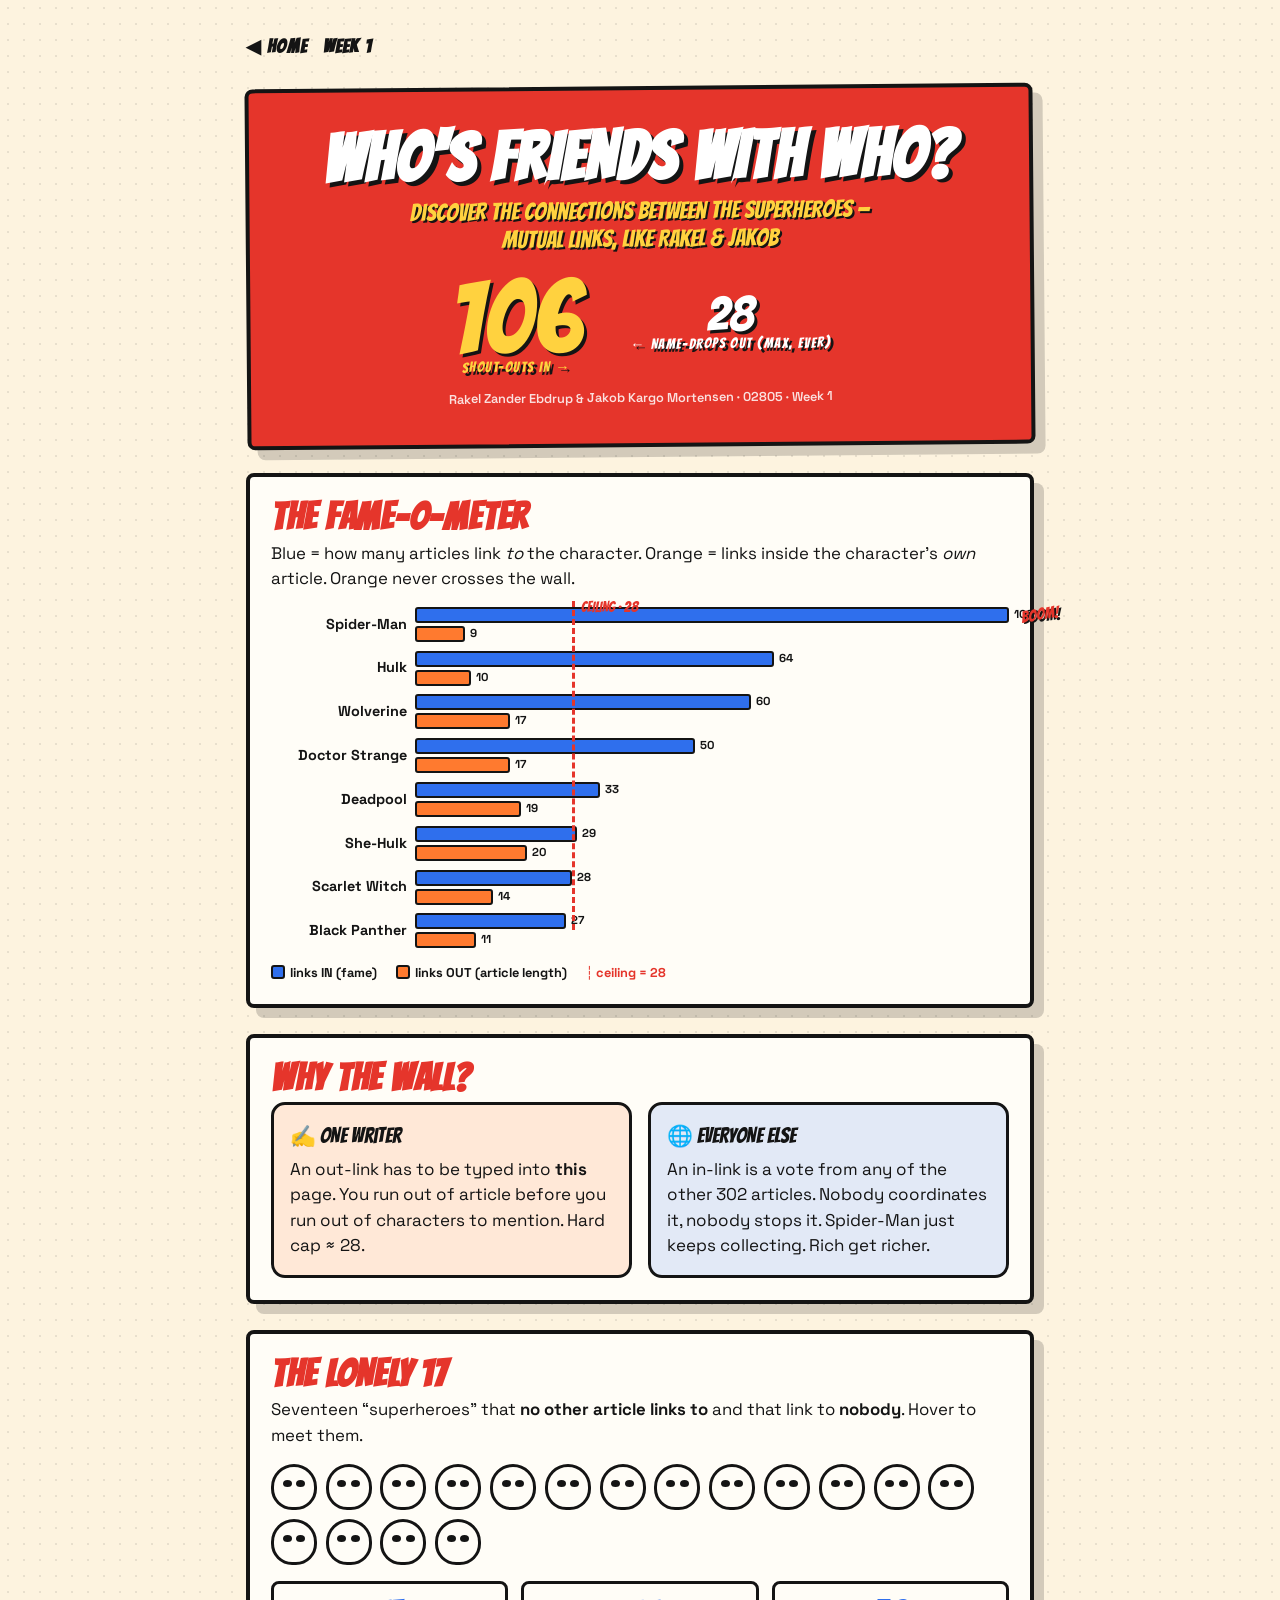
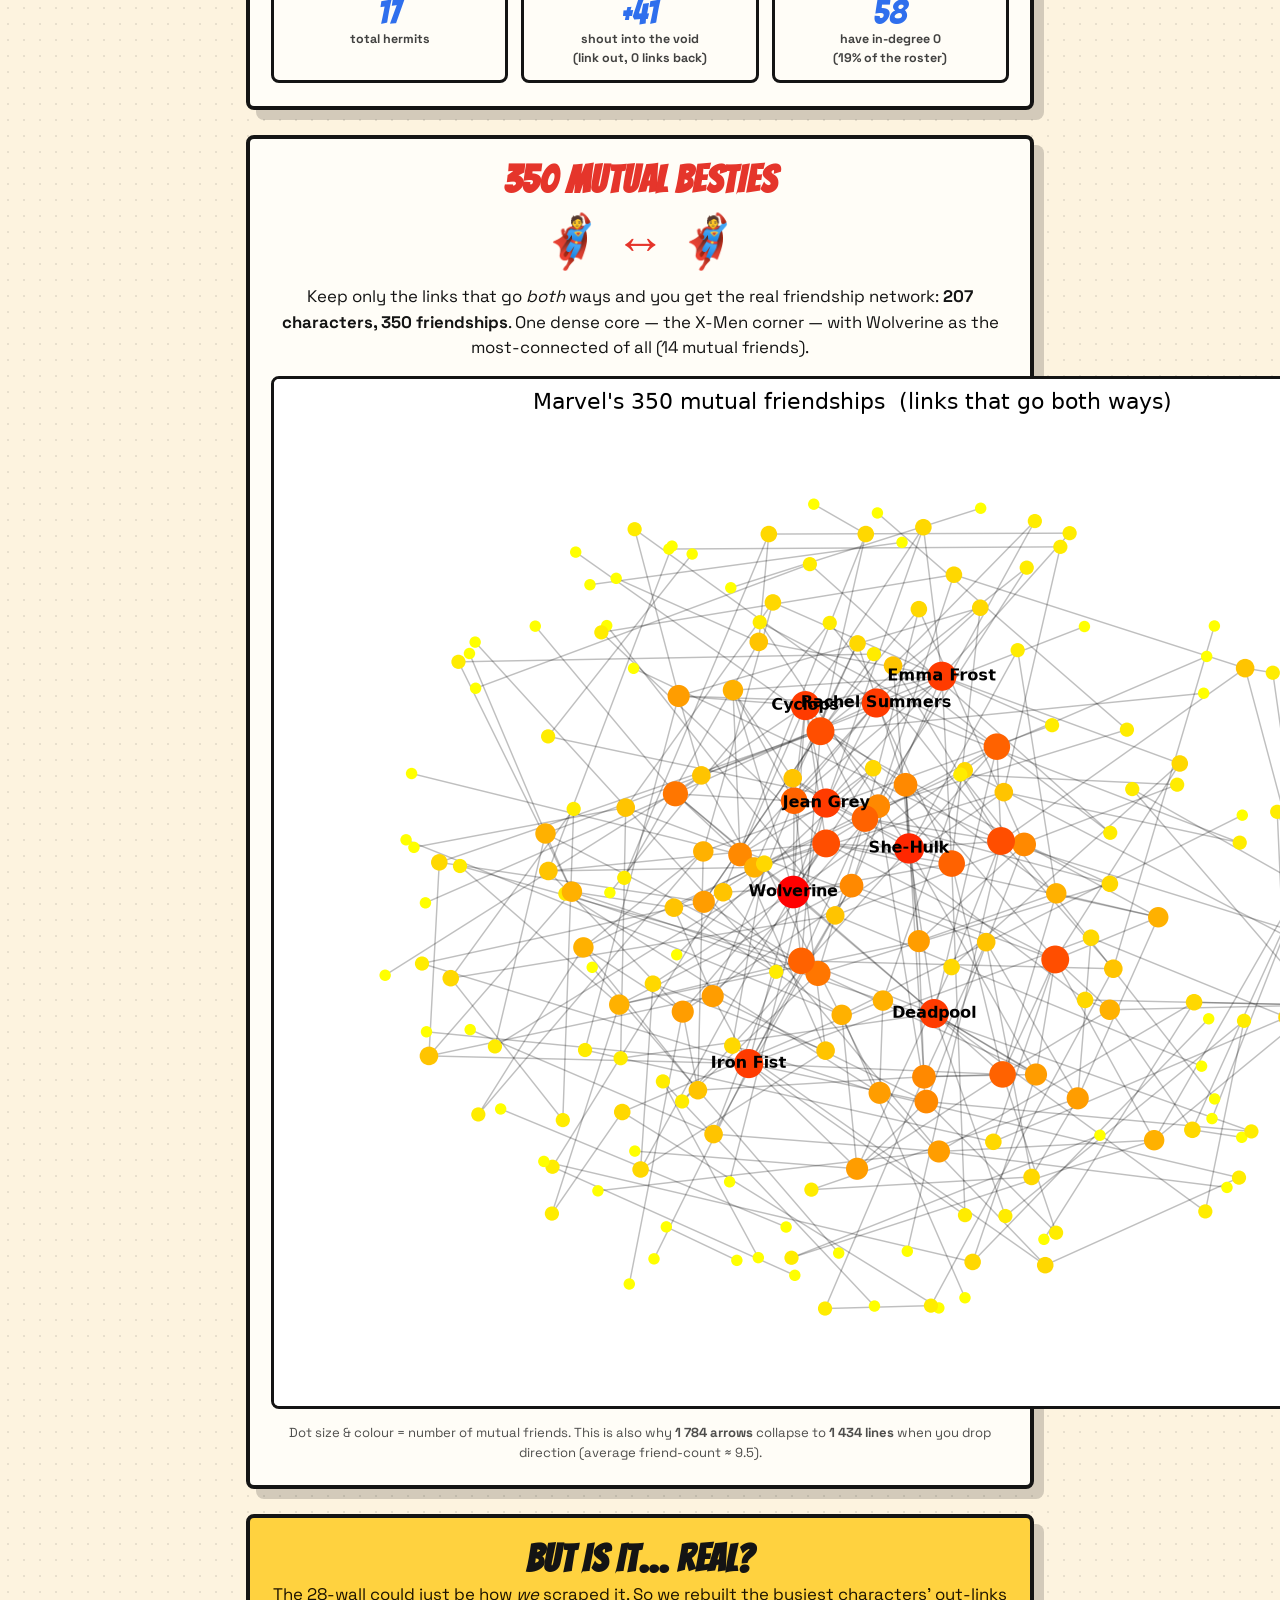
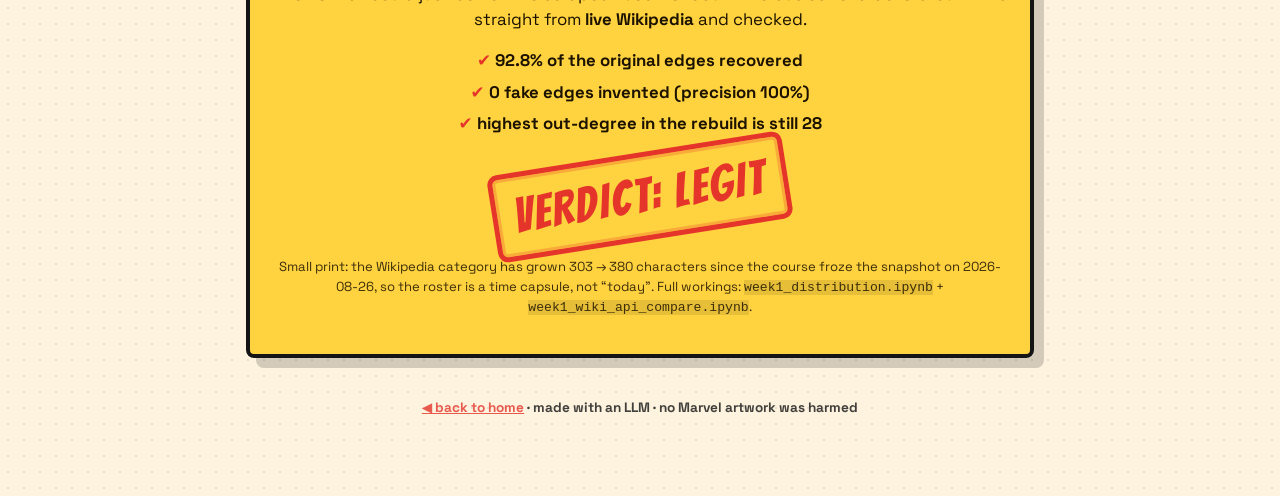
==== commit 58a35103: "Week 1: friendship framing + mutual-links network viz + fix yellow-panel contrast - headline -> 'Who" ====
--- a/posts/week1.html
+++ b/posts/week1.html
@@ -3,7 +3,7 @@
 <head>
   <meta charset="utf-8">
   <meta name="viewport" content="width=device-width, initial-scale=1">
-  <title>Week 1 — Fame is unbounded · 02805</title>
+  <title>Week 1 — Who's friends with who? · 02805</title>
   <link rel="preconnect" href="https://fonts.googleapis.com">
   <link rel="preconnect" href="https://fonts.gstatic.com" crossorigin>
   <link href="https://fonts.googleapis.com/css2?family=Bangers&family=Space+Grotesk:wght@400;600;700&display=swap" rel="stylesheet">
@@ -48,8 +48,8 @@
       padding:2.2rem 1rem;
     }
     .splash .kapow{font-size:clamp(2.4rem,8vw,4.2rem); text-shadow:4px 4px 0 var(--ink)}
-    .splash .sub{font-family:"Bangers",cursive;font-size:clamp(1.1rem,3.5vw,1.6rem);
-      color:var(--yellow);text-shadow:2px 2px 0 var(--ink);margin-top:.4rem}
+    .splash .sub{font-family:"Bangers",cursive;font-size:clamp(1.05rem,3.2vw,1.5rem);
+      line-height:1.15;color:var(--yellow);text-shadow:2px 2px 0 var(--ink);margin-top:.5rem}
     .byline{font-family:"Space Grotesk";font-weight:600;font-size:.8rem;opacity:.85;margin-top:1rem}
 
     .vs{display:flex;align-items:center;justify-content:center;gap:clamp(1rem,6vw,3rem);margin-top:1.4rem}
@@ -112,7 +112,10 @@
     .tile .t{font-size:.78rem;font-weight:700;opacity:.8}
 
     /* verdict */
-    .verdict{background:var(--yellow);color:var(--ink);text-align:center}
+    .verdict{background:var(--yellow);text-align:center}
+    .verdict,.verdict .lede,.verdict .checks,.verdict .tiny,.verdict h2{color:#1c1200}
+    .verdict .tiny{opacity:.85}
+    .verdict code{background:rgba(20,18,0,.12);border-color:rgba(20,18,0,.35);color:#1c1200}
     .checks{list-style:none;padding:0;margin:1rem 0;font-weight:700;font-size:1.05rem}
     .checks li{margin:.4rem 0}
     .checks li::before{content:"✔ ";color:var(--red)}
@@ -137,11 +140,11 @@
 
   <!-- 1. SPLASH -->
   <section class="panel splash">
-    <h1 class="kapow">Fame is unbounded</h1>
-    <div class="sub">…article length is NOT</div>
+    <h1 class="kapow">Who's friends with who?</h1>
+    <div class="sub">Discover the connections between the superheroes —<br>mutual links, like Rakel &amp; Jakob</div>
     <div class="vs">
-      <div class="num big">106<span class="lab">LINKS IN →</span></div>
-      <div class="num small">28<span class="lab">← LINKS OUT (max, ever)</span></div>
+      <div class="num big">106<span class="lab">SHOUT-OUTS IN →</span></div>
+      <div class="num small">28<span class="lab">← NAME-DROPS OUT (max, ever)</span></div>
     </div>
     <div class="byline">Rakel Zander Ebdrup &amp; Jakob Kargo Mortensen · 02805 · Week 1</div>
   </section>
@@ -189,15 +192,23 @@
     </div>
   </section>
 
-  <!-- 5. MUTUALS -->
+  <!-- 5. MUTUALS + FRIENDSHIP NETWORK -->
   <section class="panel reveal" style="text-align:center">
     <h2 class="kapow">350 mutual besties</h2>
-    <p style="font-family:'Bangers',cursive;font-size:clamp(2rem,10vw,3.6rem);margin:.4rem 0">
+    <p style="font-family:'Bangers',cursive;font-size:clamp(1.8rem,9vw,3.2rem);margin:.3rem 0">
       🦸 <span style="color:var(--red)">↔</span> 🦸
     </p>
-    <p class="lede">350 pairs of characters link to <em>each other</em>. That's the whole reason
-      <b>1&nbsp;784 arrows</b> shrink to <b>1&nbsp;434 lines</b> when you forget direction
-      (average friend-count ≈ 9.5).</p>
+    <p class="lede">Keep only the links that go <em>both</em> ways and you get the real
+      friendship network: <b>207 characters, 350 friendships</b>. One dense core — the X-Men
+      corner — with Wolverine as the most-connected of all (14 mutual friends).</p>
+    <figure style="margin:1rem 0 0">
+      <img src="../assets/week1_friendships.png"
+           alt="Network drawing of the 350 mutual friendships; Wolverine, She-Hulk, Cyclops and other X-Men sit in a dense central cluster"
+           style="border:3px solid var(--ink);border-radius:8px;background:#fff">
+      <figcaption class="tiny" style="margin-top:.4rem">Dot size &amp; colour = number of mutual
+        friends. This is also why <b>1&nbsp;784 arrows</b> collapse to <b>1&nbsp;434 lines</b>
+        when you drop direction (average friend-count ≈ 9.5).</figcaption>
+    </figure>
   </section>
 
   <!-- 6. VERDICT -->
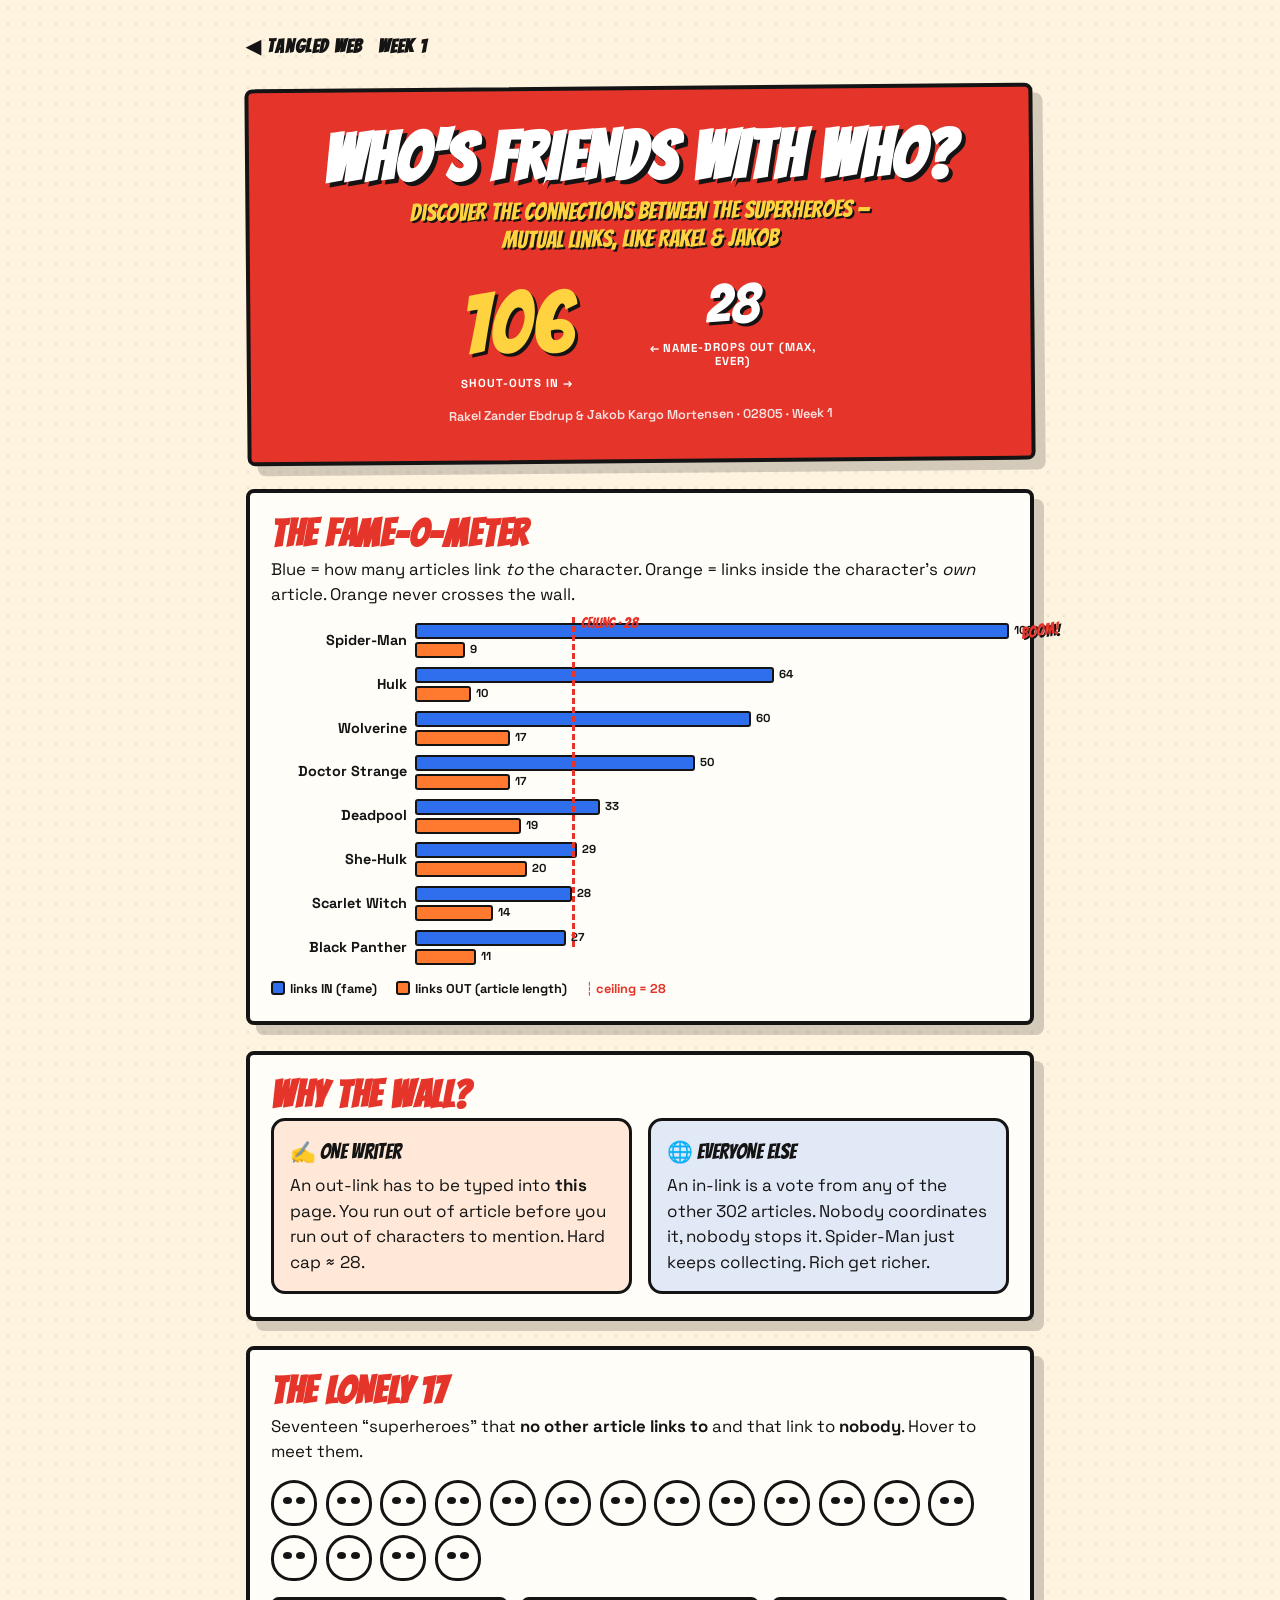
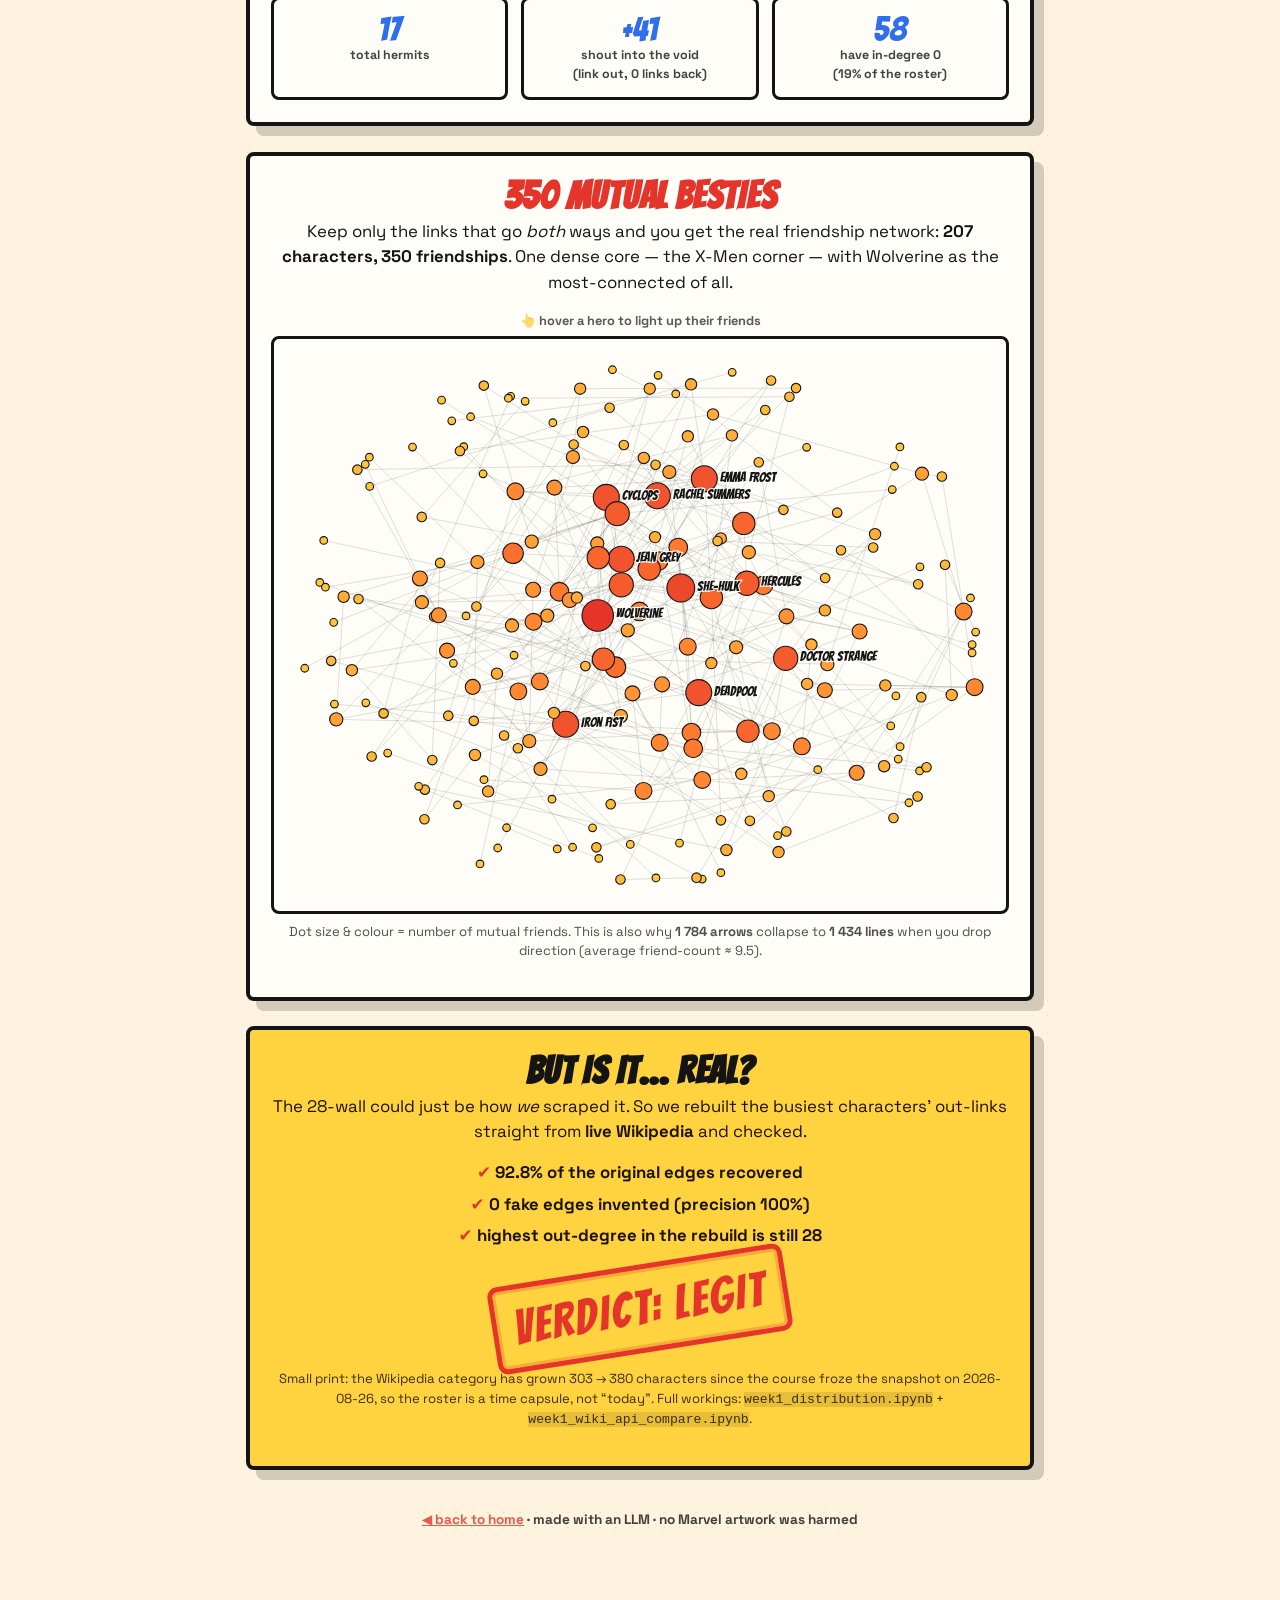
==== commit acd6ceda: "Interactive friendship network + fix splash 106/28 layout + site title 'Tangled Web' - friendship vi" ====
--- a/posts/week1.html
+++ b/posts/week1.html
@@ -52,11 +52,14 @@
       line-height:1.15;color:var(--yellow);text-shadow:2px 2px 0 var(--ink);margin-top:.5rem}
     .byline{font-family:"Space Grotesk";font-weight:600;font-size:.8rem;opacity:.85;margin-top:1rem}
 
-    .vs{display:flex;align-items:center;justify-content:center;gap:clamp(1rem,6vw,3rem);margin-top:1.4rem}
-    .vs .num{font-family:"Bangers",cursive;line-height:.8;text-shadow:3px 3px 0 var(--ink)}
-    .vs .big{font-size:clamp(3rem,14vw,6.5rem);color:var(--yellow)}
-    .vs .small{font-size:clamp(1.6rem,7vw,3rem);color:#fff}
-    .vs .lab{display:block;font-size:.9rem;letter-spacing:.1em;margin-top:.2rem}
+    .vs{display:flex;align-items:flex-start;justify-content:center;
+      gap:clamp(1.5rem,9vw,4.5rem);margin-top:1.6rem;flex-wrap:wrap}
+    .vs .num{display:flex;flex-direction:column;align-items:center;font-family:"Bangers",cursive}
+    .vs .fig{line-height:1;text-shadow:3px 3px 0 var(--ink)}
+    .vs .big .fig{font-size:clamp(3rem,13vw,5.5rem);color:var(--yellow)}
+    .vs .small .fig{font-size:clamp(1.9rem,8vw,3.4rem);color:#fff}
+    .vs .lab{font-family:"Space Grotesk";font-weight:700;font-size:.72rem;letter-spacing:.08em;
+      text-transform:uppercase;margin-top:.55rem;line-height:1.25;max-width:11rem;text-shadow:none}
 
     h2.kapow{font-size:clamp(1.6rem,5vw,2.4rem);margin:0 0 .3rem;color:var(--red)}
     .lede{font-size:1.05rem;margin:.2rem 0 1rem}
@@ -124,6 +127,22 @@
       transform:rotate(-9deg);text-transform:uppercase;letter-spacing:.05em;
       box-shadow:inset 0 0 0 3px rgba(229,53,43,.25)}
 
+    /* interactive friendship network */
+    .netviz-hint{text-align:center;font-weight:700;font-size:.8rem;opacity:.7;margin:.2rem 0 .4rem}
+    .netviz{border:3px solid var(--ink);border-radius:8px;background:var(--panel);
+      overflow:hidden}
+    .netviz svg{display:block;width:100%;height:auto;touch-action:pan-y}
+    .netviz .edge{stroke:var(--ink);stroke-opacity:.18}
+    .netviz .node{stroke:var(--ink);stroke-width:1.5;cursor:pointer;transition:opacity .12s}
+    .netviz .nlabel{font-family:"Bangers",cursive;fill:var(--ink);paint-order:stroke;
+      stroke:var(--panel);stroke-width:3px;pointer-events:none;transition:opacity .12s}
+    .netviz.dim .edge{stroke-opacity:.05}
+    .netviz.dim .node{opacity:.12}
+    .netviz.dim .nlabel{opacity:0}
+    .netviz .edge.lit{stroke:var(--red);stroke-opacity:.9;stroke-width:2}
+    .netviz .node.lit{opacity:1}
+    .netviz .nlabel.lit{opacity:1;fill:var(--red)}
+
     .reveal{opacity:0;transform:translateY(24px);transition:opacity .5s,transform .5s}
     .reveal.in-view{opacity:1;transform:none}
 
@@ -134,7 +153,7 @@
 <div class="zine">
 
   <nav class="comic-nav">
-    <a href="../index.html">◀ Home</a>
+    <a href="../index.html">◀ Tangled Web</a>
     <a href="week1.html">Week 1</a>
   </nav>
 
@@ -143,8 +162,8 @@
     <h1 class="kapow">Who's friends with who?</h1>
     <div class="sub">Discover the connections between the superheroes —<br>mutual links, like Rakel &amp; Jakob</div>
     <div class="vs">
-      <div class="num big">106<span class="lab">SHOUT-OUTS IN →</span></div>
-      <div class="num small">28<span class="lab">← NAME-DROPS OUT (max, ever)</span></div>
+      <div class="num big"><span class="fig">106</span><span class="lab">shout-outs in &rarr;</span></div>
+      <div class="num small"><span class="fig">28</span><span class="lab">&larr; name-drops out (max, ever)</span></div>
     </div>
     <div class="byline">Rakel Zander Ebdrup &amp; Jakob Kargo Mortensen · 02805 · Week 1</div>
   </section>
@@ -193,22 +212,16 @@
   </section>
 
   <!-- 5. MUTUALS + FRIENDSHIP NETWORK -->
-  <section class="panel reveal" style="text-align:center">
-    <h2 class="kapow">350 mutual besties</h2>
-    <p style="font-family:'Bangers',cursive;font-size:clamp(1.8rem,9vw,3.2rem);margin:.3rem 0">
-      🦸 <span style="color:var(--red)">↔</span> 🦸
-    </p>
-    <p class="lede">Keep only the links that go <em>both</em> ways and you get the real
-      friendship network: <b>207 characters, 350 friendships</b>. One dense core — the X-Men
-      corner — with Wolverine as the most-connected of all (14 mutual friends).</p>
-    <figure style="margin:1rem 0 0">
-      <img src="../assets/week1_friendships.png"
-           alt="Network drawing of the 350 mutual friendships; Wolverine, She-Hulk, Cyclops and other X-Men sit in a dense central cluster"
-           style="border:3px solid var(--ink);border-radius:8px;background:#fff">
-      <figcaption class="tiny" style="margin-top:.4rem">Dot size &amp; colour = number of mutual
-        friends. This is also why <b>1&nbsp;784 arrows</b> collapse to <b>1&nbsp;434 lines</b>
-        when you drop direction (average friend-count ≈ 9.5).</figcaption>
-    </figure>
+  <section class="panel reveal">
+    <h2 class="kapow" style="text-align:center">350 mutual besties</h2>
+    <p class="lede" style="text-align:center">Keep only the links that go <em>both</em> ways and
+      you get the real friendship network: <b>207 characters, 350 friendships</b>. One dense core
+      &mdash; the X-Men corner &mdash; with Wolverine as the most-connected of all.</p>
+    <p class="netviz-hint">👆 hover a hero to light up their friends</p>
+    <div id="friends" class="netviz"></div>
+    <p class="tiny" style="text-align:center;margin-top:.5rem">Dot size &amp; colour = number of
+      mutual friends. This is also why <b>1&nbsp;784 arrows</b> collapse to
+      <b>1&nbsp;434 lines</b> when you drop direction (average friend-count &approx; 9.5).</p>
   </section>
 
   <!-- 6. VERDICT -->
@@ -289,6 +302,113 @@
   });
 }, { threshold: 0.25 });
 document.querySelectorAll(".reveal").forEach(el => io.observe(el));
+
+/* ---- interactive friendship network ---- */
+function degColour(d, max) {
+  const t = Math.min(1, d / max);                 // 0..1
+  const stops = [[255,210,63], [255,122,47], [229,53,43]];  // yellow -> orange -> red
+  const seg = t < 0.5 ? 0 : 1, f = t < 0.5 ? t * 2 : (t - 0.5) * 2;
+  const a = stops[seg], b = stops[seg + 1];
+  return `rgb(${a.map((v, i) => Math.round(v + (b[i] - v) * f)).join(",")})`;
+}
+
+fetch("../assets/friendships.json").then(r => r.json()).then(data => {
+  const box = document.getElementById("friends");
+  const W = 1000, H = 780, PAD = 42;
+  const maxDeg = Math.max(...data.nodes.map(n => n.deg));
+  const px = data.nodes.map(n => ({
+    ...n,
+    sx: PAD + n.x * (W - 2 * PAD),
+    sy: PAD + (1 - n.y) * (H - 2 * PAD),
+    r: 4 + n.deg * 1.25,
+  }));
+  const adj = px.map(() => new Set());
+  data.edges.forEach(([i, j]) => { adj[i].add(j); adj[j].add(i); });
+
+  const NS = "http://www.w3.org/2000/svg";
+  const svg = document.createElementNS(NS, "svg");
+  svg.setAttribute("viewBox", `0 0 ${W} ${H}`);
+
+  const gE = document.createElementNS(NS, "g");
+  const edgeEls = data.edges.map(([i, j]) => {
+    const l = document.createElementNS(NS, "line");
+    l.setAttribute("class", "edge");
+    l.setAttribute("x1", px[i].sx); l.setAttribute("y1", px[i].sy);
+    l.setAttribute("x2", px[j].sx); l.setAttribute("y2", px[j].sy);
+    l._ends = [i, j];
+    gE.appendChild(l);
+    return l;
+  });
+  svg.appendChild(gE);
+
+  const gN = document.createElementNS(NS, "g");
+  const gL = document.createElementNS(NS, "g");
+  const nodeEls = px.map((n, i) => {
+    const c = document.createElementNS(NS, "circle");
+    c.setAttribute("class", "node");
+    c.setAttribute("cx", n.sx); c.setAttribute("cy", n.sy); c.setAttribute("r", n.r);
+    c.setAttribute("fill", degColour(n.deg, maxDeg));
+    const t = document.createElementNS(NS, "title");
+    t.textContent = `${n.name} — ${n.deg} mutual friends`;
+    c.appendChild(t);
+    const focus = () => lite(i), blur = () => lite(null);
+    c.addEventListener("mouseenter", focus);
+    c.addEventListener("mouseleave", blur);
+    c.addEventListener("click", () => lite(box.classList.contains("dim") ? null : i));
+    gN.appendChild(c);
+
+    if (n.label) {
+      const tx = document.createElementNS(NS, "text");
+      tx.setAttribute("class", "nlabel");
+      tx.setAttribute("x", n.sx + n.r + 3);
+      tx.setAttribute("y", n.sy + 4);
+      tx.setAttribute("font-size", "18");
+      tx.textContent = n.name;
+      gL.appendChild(tx);
+      n._label = tx;
+    }
+    return c;
+  });
+  svg.appendChild(gN);
+  svg.appendChild(gL);
+  box.appendChild(svg);
+
+  function lite(i) {
+    if (i == null) {
+      box.classList.remove("dim");
+      edgeEls.forEach(e => e.classList.remove("lit"));
+      nodeEls.forEach(n => n.classList.remove("lit"));
+      px.forEach(n => n._label && n._label.classList.remove("lit"));
+      const tmp = svg.querySelector(".nlabel.temp");
+      if (tmp) tmp.style.display = "none";
+      return;
+    }
+    box.classList.add("dim");
+    edgeEls.forEach(e => e.classList.toggle("lit", e._ends.includes(i)));
+    nodeEls.forEach((n, k) => n.classList.toggle("lit", k === i || adj[i].has(k)));
+    px.forEach((n, k) => {
+      if (!n._label) return;
+      n._label.classList.toggle("lit", k === i || adj[i].has(k));
+    });
+    // ensure the hovered node's name shows even if it isn't a pre-labelled hub
+    if (!px[i].label) {
+      let tmp = svg.querySelector(".nlabel.temp");
+      if (!tmp) {
+        tmp = document.createElementNS(NS, "text");
+        tmp.setAttribute("class", "nlabel temp lit");
+        tmp.setAttribute("font-size", "18");
+        gL.appendChild(tmp);
+      }
+      tmp.setAttribute("x", px[i].sx + px[i].r + 3);
+      tmp.setAttribute("y", px[i].sy + 4);
+      tmp.textContent = px[i].name;
+      tmp.style.display = "";
+    } else {
+      const tmp = svg.querySelector(".nlabel.temp");
+      if (tmp) tmp.style.display = "none";
+    }
+  }
+});
 </script>
 </body>
 </html>
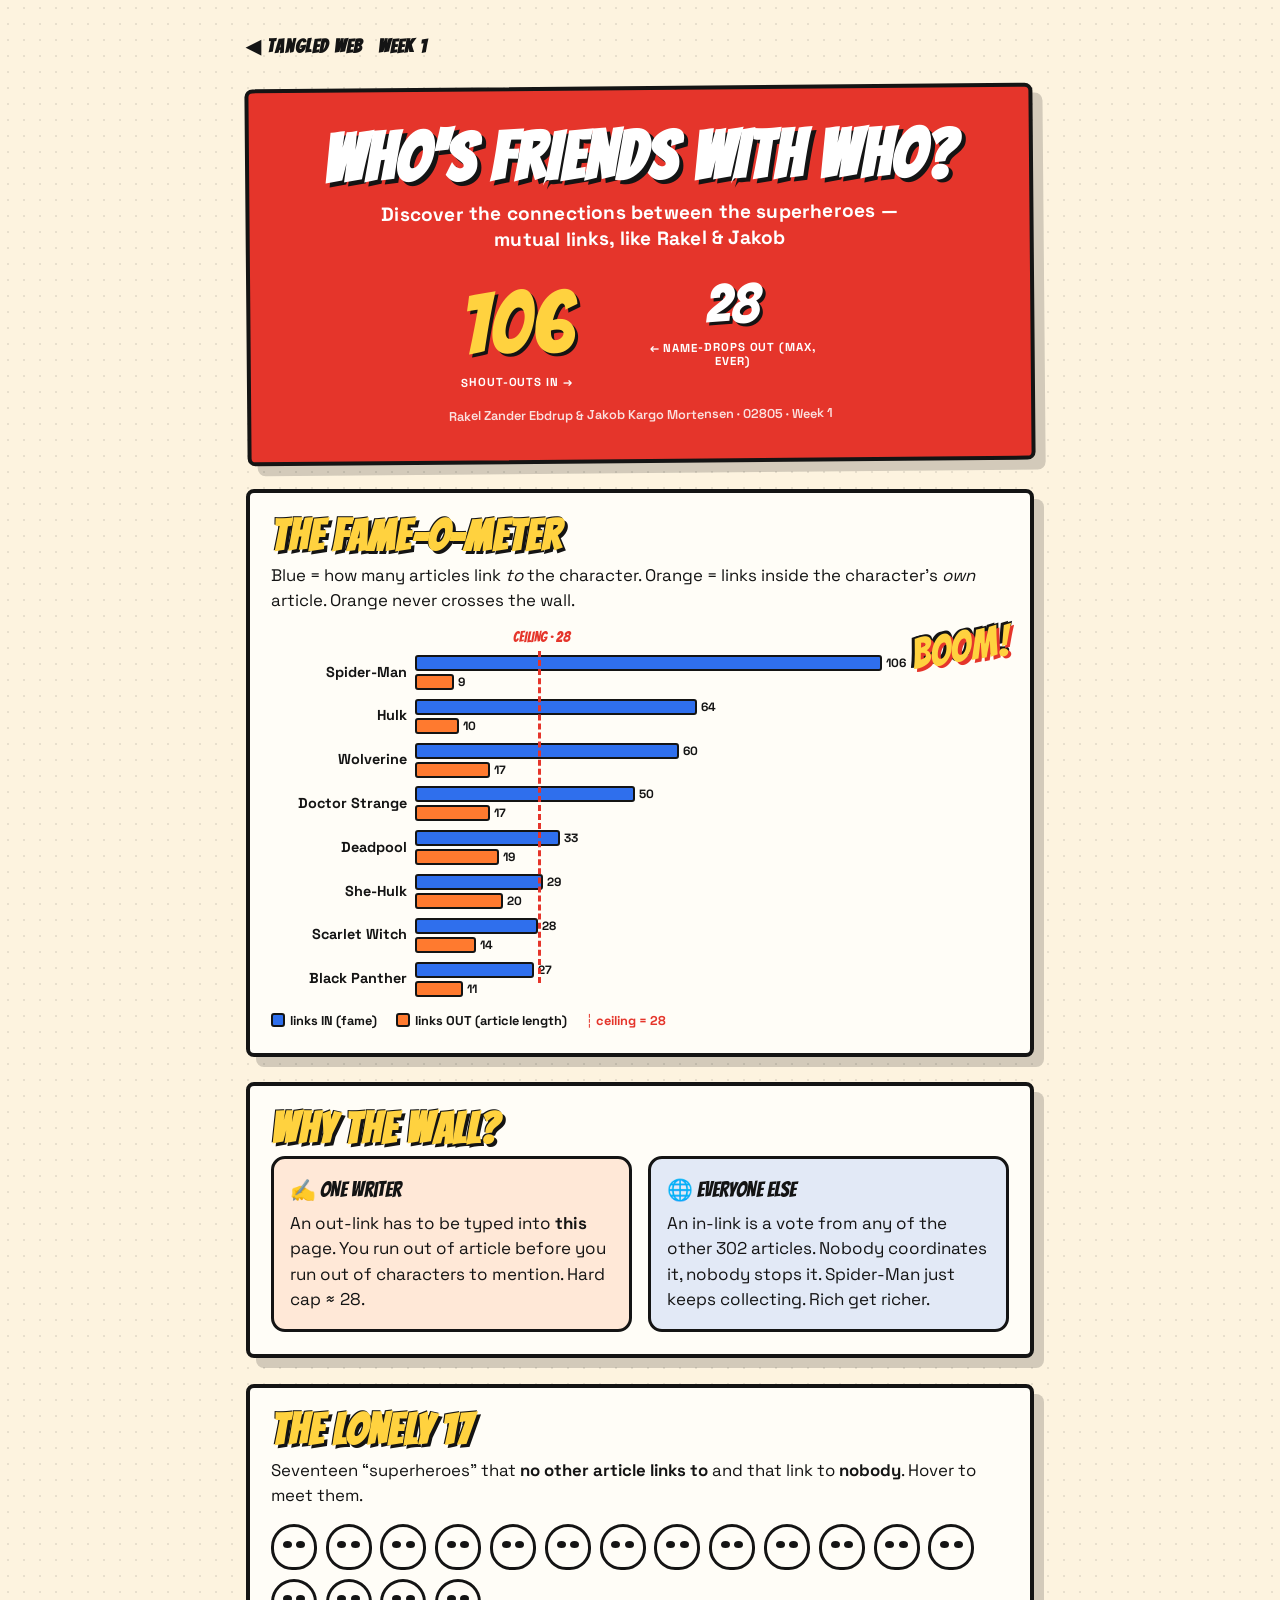
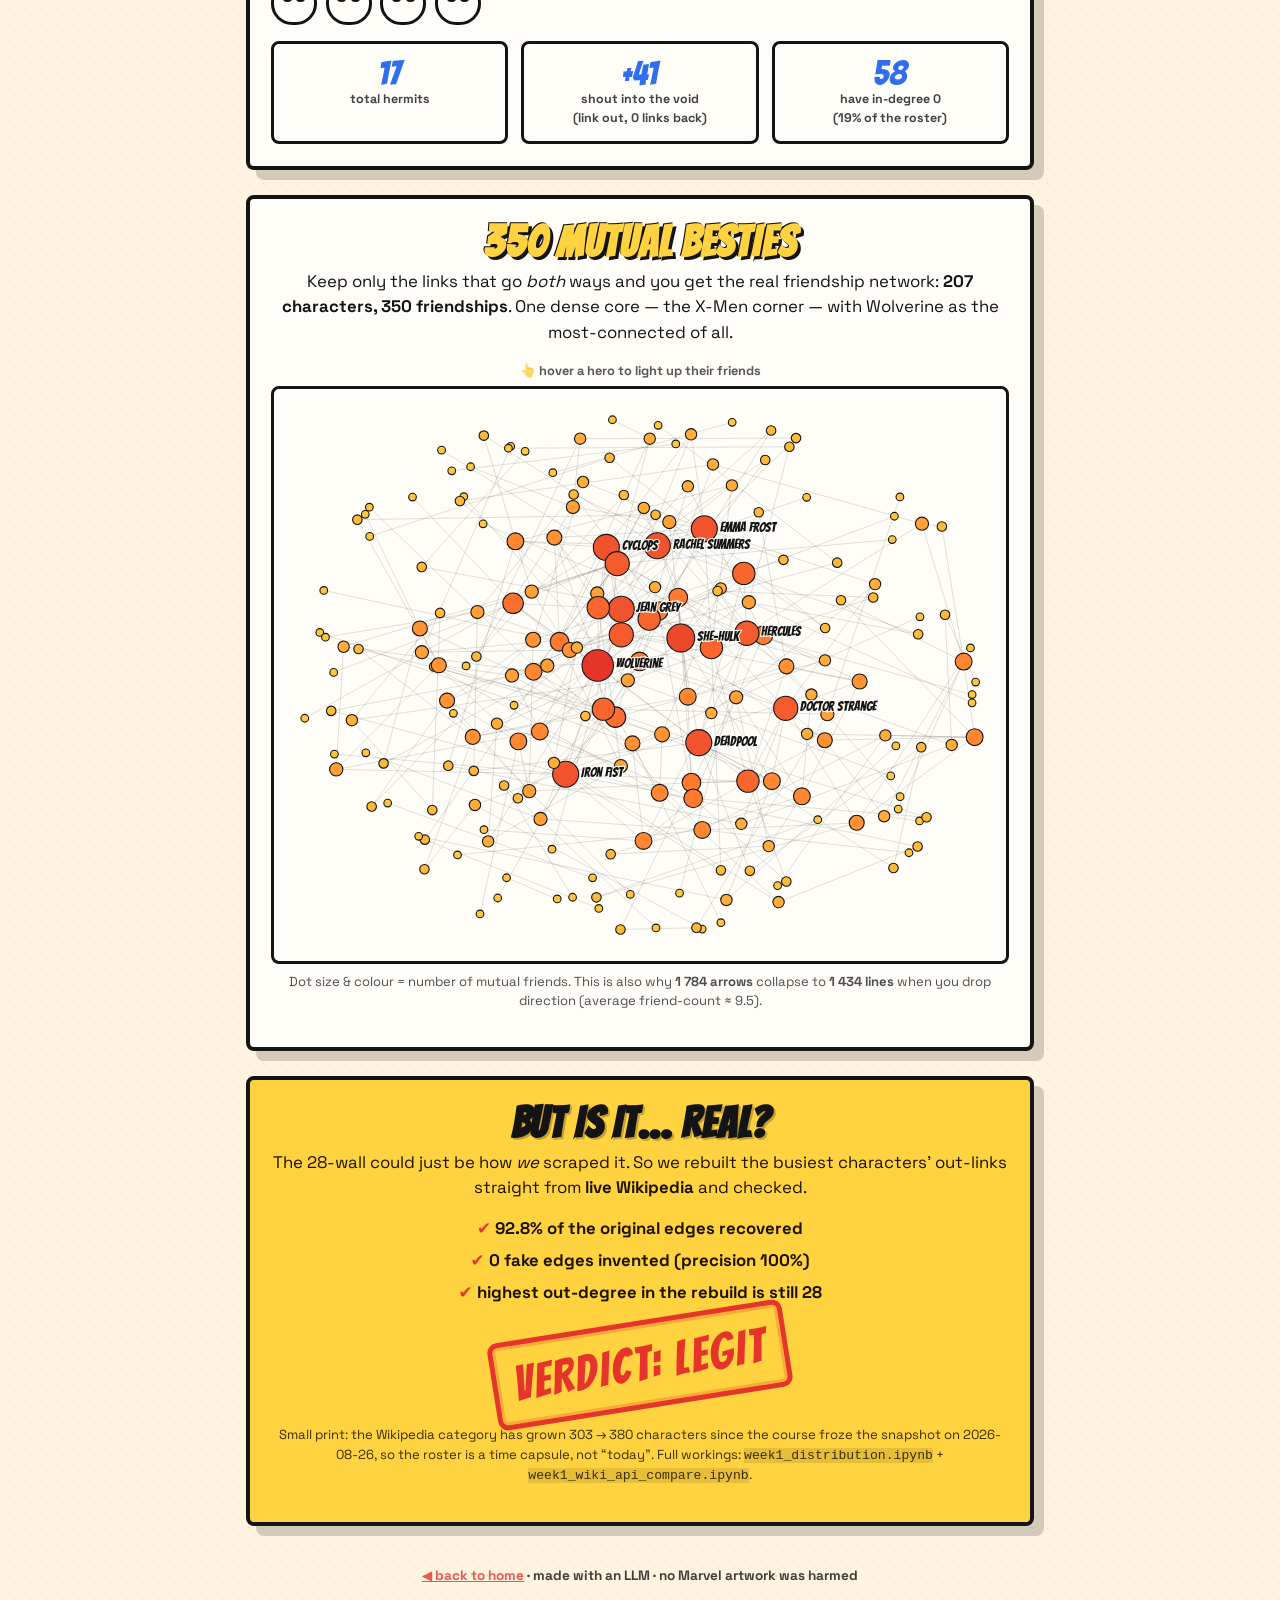
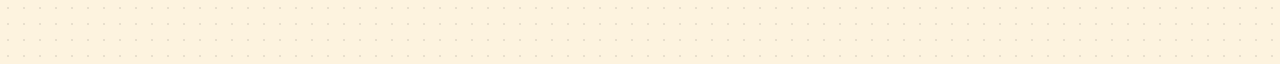
==== commit 98ad29a1: "Fame meter: BOOM! moved inside the frame (bigger, above the bar), bars capped at 84% so number label" ====
--- a/posts/week1.html
+++ b/posts/week1.html
@@ -48,8 +48,9 @@
       padding:2.2rem 1rem;
     }
     .splash .kapow{font-size:clamp(2.4rem,8vw,4.2rem); text-shadow:4px 4px 0 var(--ink)}
-    .splash .sub{font-family:"Bangers",cursive;font-size:clamp(1.05rem,3.2vw,1.5rem);
-      line-height:1.15;color:var(--yellow);text-shadow:2px 2px 0 var(--ink);margin-top:.5rem}
+    .splash .sub{font-family:"Space Grotesk",sans-serif;font-weight:700;
+      font-size:clamp(.95rem,2.6vw,1.2rem);line-height:1.35;color:#fff;
+      text-shadow:none;margin:.7rem auto 0;max-width:34rem;letter-spacing:.01em}
     .byline{font-family:"Space Grotesk";font-weight:600;font-size:.8rem;opacity:.85;margin-top:1rem}
 
     .vs{display:flex;align-items:flex-start;justify-content:center;
@@ -61,16 +62,23 @@
     .vs .lab{font-family:"Space Grotesk";font-weight:700;font-size:.72rem;letter-spacing:.08em;
       text-transform:uppercase;margin-top:.55rem;line-height:1.25;max-width:11rem;text-shadow:none}
 
-    h2.kapow{font-size:clamp(1.6rem,5vw,2.4rem);margin:0 0 .3rem;color:var(--red)}
+    h2.kapow{font-size:clamp(1.9rem,5.5vw,2.7rem);margin:0 0 .4rem;
+      color:var(--yellow);text-shadow:3px 3px 0 var(--ink),-1px -1px 0 var(--ink)}
+    .verdict h2.kapow{color:var(--red);text-shadow:2px 2px 0 rgba(20,18,0,.25)}
     .lede{font-size:1.05rem;margin:.2rem 0 1rem}
     .tiny{font-size:.82rem;opacity:.75}
 
     /* fame meter */
-    .meter{position:relative;margin-top:1rem}
-    .ceiling{position:absolute;top:-6px;bottom:18px;width:0;border-left:3px dashed var(--red);
+    .meter{position:relative;margin-top:2.6rem;padding-right:2.4rem}
+    .ceiling{position:absolute;top:-4px;bottom:14px;width:0;border-left:3px dashed var(--red);
       z-index:3}
-    .ceiling span{position:absolute;top:-4px;left:6px;font-family:"Bangers",cursive;
-      color:var(--red);font-size:.85rem;white-space:nowrap}
+    .ceiling span{position:absolute;top:-1.5rem;left:50%;transform:translateX(-50%);
+      font-family:"Bangers",cursive;color:var(--red);font-size:.9rem;white-space:nowrap;
+      background:var(--panel);padding:0 .3rem}
+    .boom{position:absolute;top:-2.4rem;right:0;font-family:"Bangers",cursive;
+      font-size:clamp(1.6rem,6vw,2.6rem);color:var(--yellow);
+      text-shadow:3px 3px 0 var(--red),-2px -2px 0 var(--ink),2px -2px 0 var(--ink);
+      transform:rotate(-9deg);z-index:4;pointer-events:none}
     .row{display:grid;grid-template-columns:8.5rem 1fr;gap:.5rem;align-items:center;margin:.55rem 0}
     .row .who{font-weight:700;font-size:.9rem;text-align:right}
     .tracks{display:flex;flex-direction:column;gap:3px}
@@ -78,11 +86,8 @@
       transition:width 1s cubic-bezier(.2,.9,.3,1);position:relative;overflow:visible}
     .bar.in{background:var(--blue)}
     .bar.out{background:var(--orange)}
-    .bar b{position:absolute;right:-2px;top:50%;transform:translate(100%,-50%);
-      font-size:.72rem;font-weight:700;padding-left:5px;white-space:nowrap}
-    .burst{position:absolute;right:-14px;top:50%;transform:translate(100%,-50%) rotate(-8deg);
-      font-family:"Bangers",cursive;color:var(--red);font-size:1rem;
-      text-shadow:2px 2px 0 var(--ink)}
+    .bar b{position:absolute;right:-6px;top:50%;transform:translate(100%,-50%);
+      font-size:.75rem;font-weight:700;white-space:nowrap}
     .legend{display:flex;gap:1.2rem;font-size:.8rem;font-weight:700;margin-top:.9rem;flex-wrap:wrap}
     .chip{display:inline-block;width:14px;height:14px;border:2px solid var(--ink);
       border-radius:3px;vertical-align:-2px;margin-right:.3rem}
@@ -262,14 +267,20 @@
   "Captain Midlands","Charcoal","Father Time","Happy Sam Sawyer","Hellfire","Illuminator",
   "Miracleman","Ogre","Sean and Chris","Solarman","Super Rabbit","Yo-Yo Rodriguez"];
 
-const MAXV = 106, CEIL = 28;
+const MAXV = 106, CEIL = 28, SCALE = 84;   // longest bar fills 84% of the track
 
 const meter = document.getElementById("meter");
+
+const boom = document.createElement("div");
+boom.className = "boom";
+boom.textContent = "BOOM!";
+meter.appendChild(boom);
+
 const ceil = document.createElement("div");
 ceil.className = "ceiling";
 ceil.innerHTML = `<span>CEILING · 28</span>`;
-// the bar track starts after the 8.5rem label column + 0.5rem gap
-ceil.style.left = `calc((100% - 9rem) * ${CEIL / MAXV} + 9rem)`;
+// track starts after the 8.5rem label column + 0.5rem gap; bars scale by SCALE
+ceil.style.left = `calc(9rem + (100% - 2.4rem - 9rem) * ${(CEIL / MAXV) * SCALE / 100})`;
 meter.appendChild(ceil);
 
 FAME.forEach(([name, din, dout]) => {
@@ -278,9 +289,8 @@
   row.innerHTML = `
     <div class="who">${name}</div>
     <div class="tracks">
-      <div class="bar in" data-w="${(din / MAXV) * 100}">
-        <b>${din}</b>${din === MAXV ? '<span class="burst">BOOM!</span>' : ''}</div>
-      <div class="bar out" data-w="${(dout / MAXV) * 100}"><b>${dout}</b></div>
+      <div class="bar in" data-w="${(din / MAXV) * SCALE}"><b>${din}</b></div>
+      <div class="bar out" data-w="${(dout / MAXV) * SCALE}"><b>${dout}</b></div>
     </div>`;
   meter.appendChild(row);
 });
